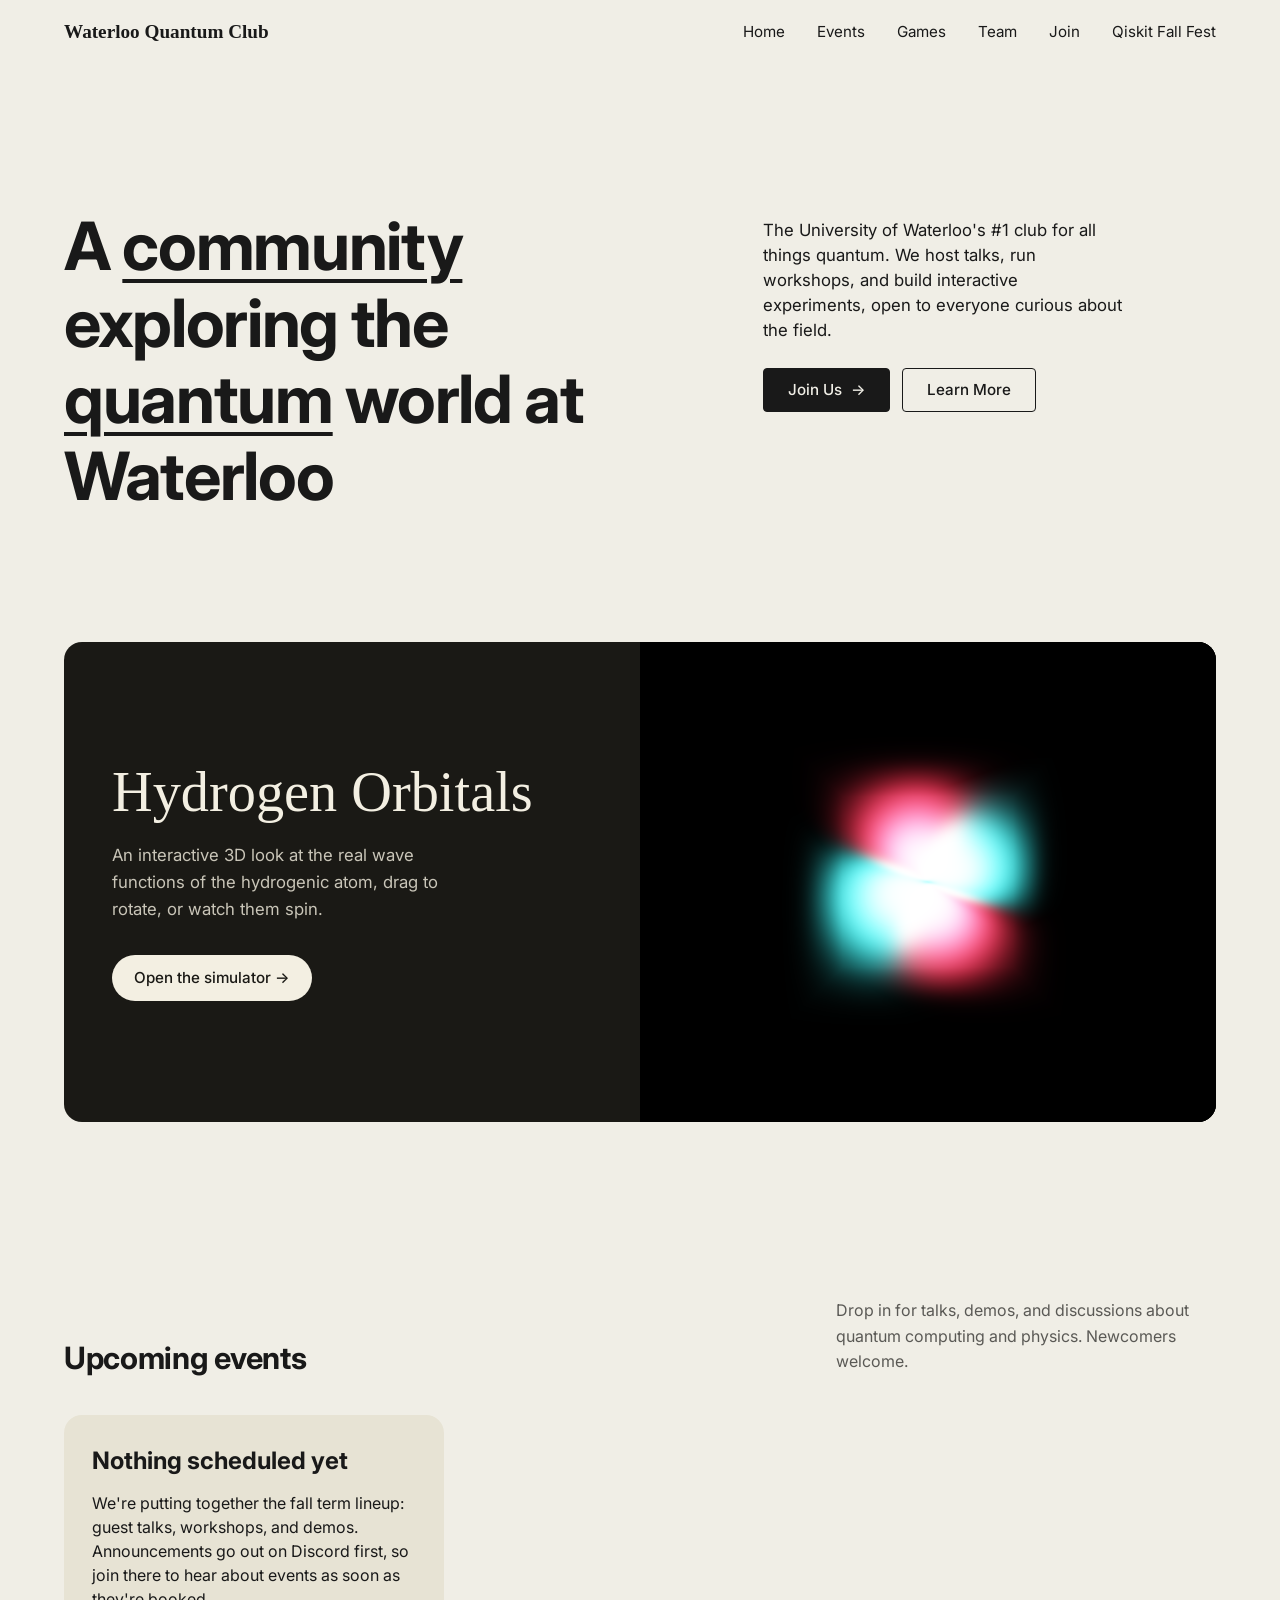
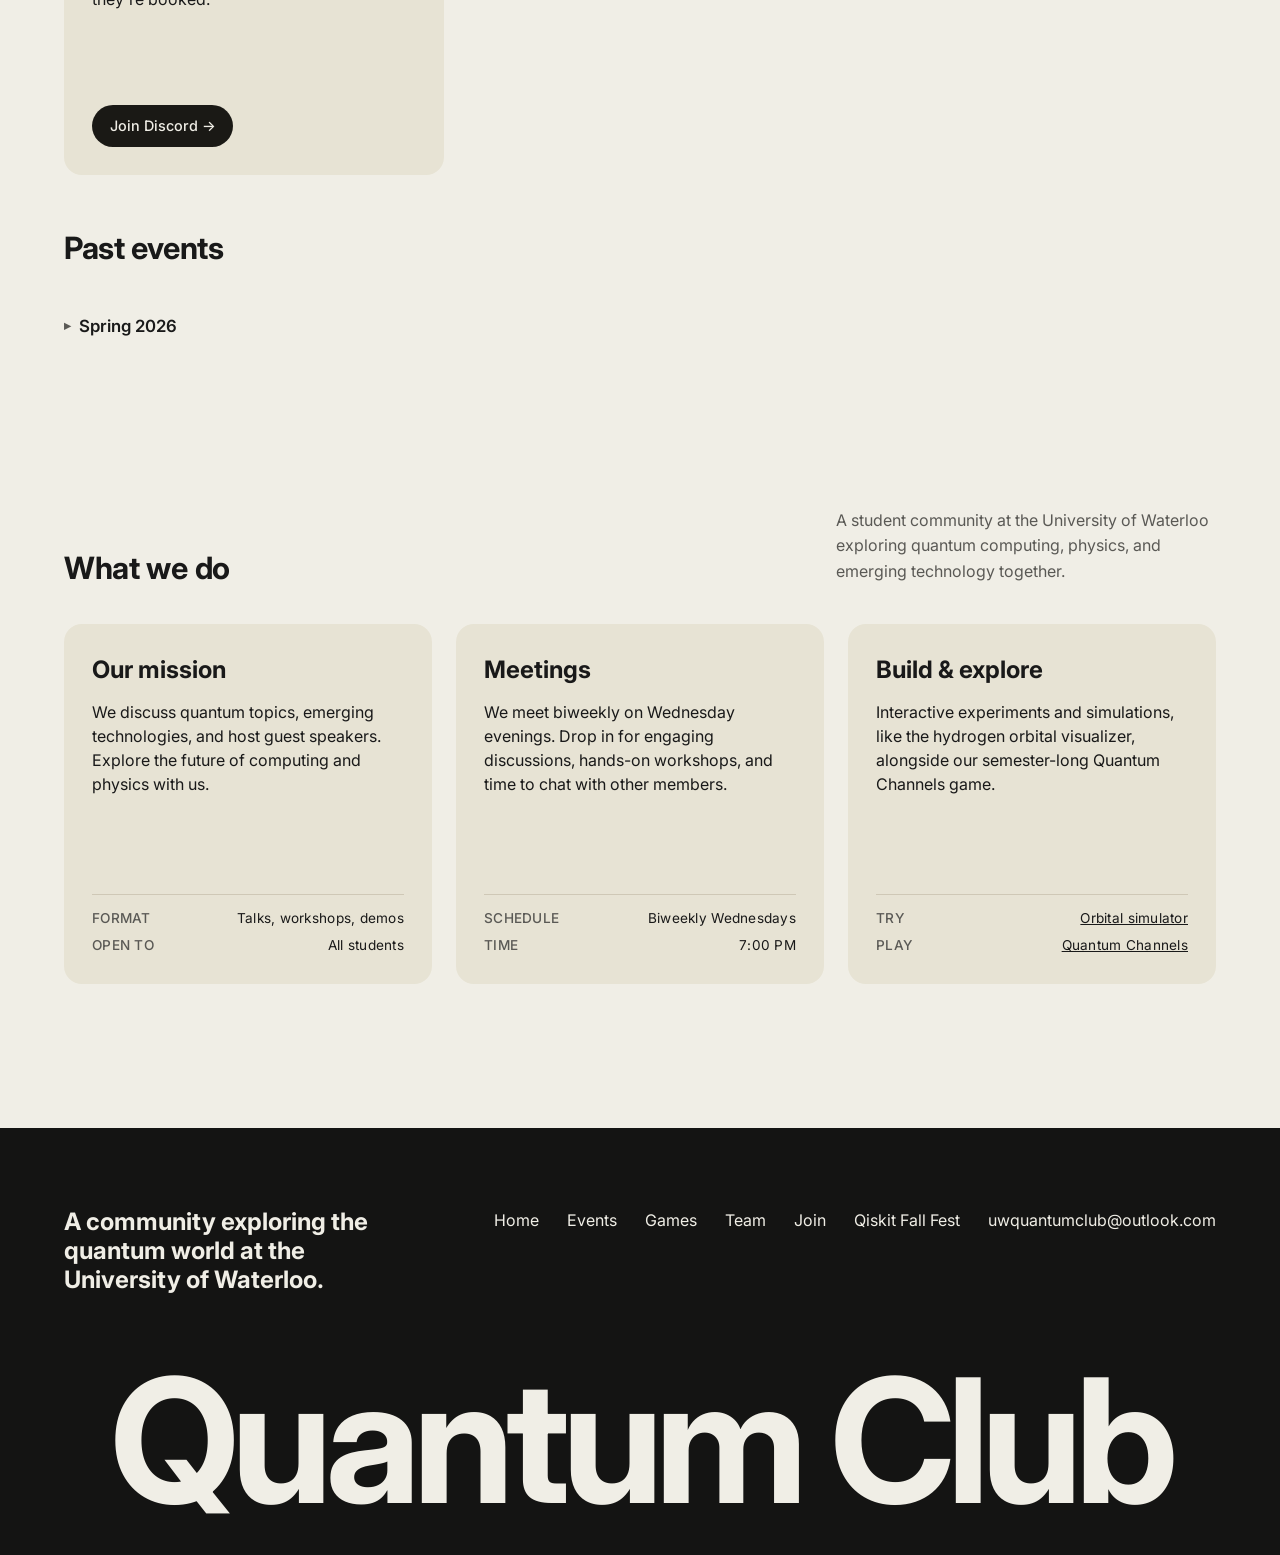
==== index.html @ a01f68ef "Events: collapse past events into a Spring 2026 group The past events all ran in Spring 2026, while " ====
<!DOCTYPE html>
<html lang="en">
<head>
    <meta charset="UTF-8">
    <meta name="viewport" content="width=device-width, initial-scale=1.0">
    <title>Waterloo Quantum Club</title>
    <link rel="icon" type="image/png" href="assets/quantumclublogo-modified.png">
    <link rel="apple-touch-icon" href="assets/quantumclublogo-modified.png">
    <meta name="description" content="The University of Waterloo's #1 club for all things quantum.">
    <link rel="preconnect" href="https://fonts.googleapis.com">
    <link rel="preconnect" href="https://fonts.gstatic.com" crossorigin>
    <link href="https://fonts.googleapis.com/css2?family=Playfair+Display:ital,wght@1,600;1,700&family=Georgia:wght@400;700&family=Inter:wght@300;400;500;600&display=swap" rel="stylesheet">
    <link rel="stylesheet" href="styles/style.css">
</head>
<body>
    <nav class="navbar">
      <site-navbar></site-navbar>
    </nav>

    <header class="hero-anth" id="home">
        <h1 class="hero-headline scroll-reveal">
            A <a href="#about" class="ul">community</a> exploring the<br>
            <a href="orbitals.html" class="ul">quantum</a> world at Waterloo
        </h1>
        <div class="hero-summary scroll-reveal">
            <p>
                The University of Waterloo's #1 club for all things quantum. We host talks, run workshops, and build interactive experiments, open to everyone curious about the field.
            </p>
            <div class="hero-actions">
                <a href="https://discord.gg/uFwvsk52T" target="_blank" rel="noopener noreferrer" class="hero-btn primary">
                    Join Us <span aria-hidden="true">→</span>
                </a>
                <a href="#about" class="hero-btn outline">Learn More</a>
            </div>
        </div>
    </header>

    <section class="feature-panel scroll-reveal" aria-labelledby="featTitle">
        <div class="feature-panel-content">
            <h2 id="featTitle" class="feature-panel-title">Hydrogen Orbitals</h2>
            <p class="feature-panel-sub">An interactive 3D look at the real wave functions of the hydrogenic atom, drag to rotate, or watch them spin.</p>
            <a href="orbitals.html" class="feature-panel-cta">Open the simulator →</a>
        </div>
        <div class="feature-panel-visual">
            <canvas
                data-orbital="3d_yz"
                data-spin="0.35"
                data-zoom="0.65"
                data-brightness="1.6"
                data-bg="000000"></canvas>
        </div>
    </section>

    <section id="events" class="anth-section scroll-reveal">
        <div class="anth-section-head">
            <h2 class="anth-section-title">Upcoming events</h2>
            <p class="anth-section-sub">Drop in for talks, demos, and discussions about quantum computing and physics. Newcomers welcome.</p>
        </div>
        <div class="anth-card-grid" style="grid-template-columns: repeat(auto-fit, minmax(300px, 380px));">
            <article class="anth-card">
                <h3>Nothing scheduled yet</h3>
                <p>We're putting together the fall term lineup: guest talks, workshops, and demos. Announcements go out on Discord first, so join there to hear about events as soon as they're booked.</p>
                <a href="https://discord.gg/uFwvsk52T" target="_blank" rel="noopener noreferrer" class="card-btn">Join Discord →</a>
            </article>
        </div>

        <div class="anth-section-head" style="margin-top: 3.5rem;">
            <h2 class="anth-section-title">Past events</h2>
        </div>

        <details class="term-group">
            <summary>Spring 2026</summary>
            <div class="anth-card-grid" style="grid-template-columns: repeat(auto-fit, minmax(300px, 380px));">
                <article class="anth-card past-event">
                    <img src="assets/ucsd-logo.png" alt="UC San Diego logo" class="event-logo">
                    <h3>Guest Talk with Dr. Keming Chen</h3>
                    <p>Guest talk with Dr. Keming Chen from the University of California, San Diego.</p>
                    <dl class="meta">
                        <dt>Date</dt><dd>June 11, 2026</dd>
                        <dt>Time</dt><dd>7:00 PM EST</dd>
                        <dt>Speaker</dt><dd><a href="https://www.eddykemingchen.net/" target="_blank" rel="noopener noreferrer" style="color:inherit;text-decoration:underline;">Dr. Keming Chen</a></dd>
                        <dt>Location</dt><dd>STC 0060 &amp; Teams</dd>
                    </dl>
                </article>
                <article class="anth-card past-event">
                    <img src="assets/ibm-logo.png" alt="IBM logo" class="event-logo">
                    <h3>Path to Quantum Advantage</h3>
                    <p>Guest talk with Sean Wagner from IBM on the path to quantum advantage: where the field is today and what still needs to happen for quantum computers to outperform classical ones on useful problems.</p>
                    <dl class="meta">
                        <dt>Date</dt><dd>June 2, 2026</dd>
                        <dt>Time</dt><dd>6:00 PM EST</dd>
                        <dt>Speaker</dt><dd><a href="https://www.linkedin.com/in/seanjwagner/" target="_blank" rel="noopener noreferrer" style="color:inherit;text-decoration:underline;">Sean Wagner</a></dd>
                        <dt>Location</dt><dd>See Discord</dd>
                    </dl>
                </article>
                <article class="anth-card past-event">
                    <h3>First Meeting of Spring 2026</h3>
                    <p>Kick off the term with us, meet the executive team, hear what's on the calendar this semester, and find out about upcoming workshops and guest talks.</p>
                    <dl class="meta">
                        <dt>Date</dt><dd>May 20, 2026</dd>
                        <dt>Day</dt><dd>Wednesday</dd>
                        <dt>Location</dt><dd>See Discord</dd>
                    </dl>
                </article>
            </div>
        </details>

    </section>

    <section id="about" class="anth-section scroll-reveal">
        <div class="anth-section-head">
            <h2 class="anth-section-title">What we do</h2>
            <p class="anth-section-sub">A student community at the University of Waterloo exploring quantum computing, physics, and emerging technology together.</p>
        </div>
        <div class="anth-card-grid">
            <article class="anth-card">
                <h3>Our mission</h3>
                <p>We discuss quantum topics, emerging technologies, and host guest speakers. Explore the future of computing and physics with us.</p>
                <dl class="meta">
                    <dt>Format</dt><dd>Talks, workshops, demos</dd>
                    <dt>Open to</dt><dd>All students</dd>
                </dl>
            </article>
            <article class="anth-card">
                <h3>Meetings</h3>
                <p>We meet biweekly on Wednesday evenings. Drop in for engaging discussions, hands-on workshops, and time to chat with other members.</p>
                <dl class="meta">
                    <dt>Schedule</dt><dd>Biweekly Wednesdays</dd>
                    <dt>Time</dt><dd>7:00 PM</dd>
                </dl>
            </article>
            <article class="anth-card">
                <h3>Build & explore</h3>
                <p>Interactive experiments and simulations, like the hydrogen orbital visualizer, alongside our semester-long Quantum Channels game.</p>
                <dl class="meta">
                    <dt>Try</dt><dd><a href="orbitals.html" style="color:inherit;text-decoration:underline;">Orbital simulator</a></dd>
                    <dt>Play</dt><dd><a href="game.html" style="color:inherit;text-decoration:underline;">Quantum Channels</a></dd>
                </dl>
            </article>
        </div>
    </section>



    <footer class="site-footer">
      <site-footer></site-footer>
    </footer>

    <script src="scripts/site-components.js"></script>

    <script src="scripts/script.js"></script>
    <script src="scripts/orbitals.js"></script>
</body>
</html>
---- styles/style.css ----
@font-face {
    font-family: 'Anthropic Serif';
    src: url('https://cdn.prod.website-files.com/67ce28cfec624e2b733f8a52/69971a1551eb6cda0d656e8a_AnthropicSerif-Roman-Web.woff2') format('woff2');
    font-weight: 300 800;
    font-style: normal;
    font-display: swap;
}
@font-face {
    font-family: 'Anthropic Serif';
    src: url('https://cdn.prod.website-files.com/67ce28cfec624e2b733f8a52/69971a15a9fb8c1107a3570e_AnthropicSerif-Italic-Web.woff2') format('woff2');
    font-weight: 300 800;
    font-style: italic;
    font-display: swap;
}
@font-face {
    font-family: 'Anthropic Sans';
    src: url('https://cdn.prod.website-files.com/67ce28cfec624e2b733f8a52/69971a00a3295036497e1a28_AnthropicSans-Roman-Web.woff2') format('woff2');
    font-weight: 300 800;
    font-style: normal;
    font-display: swap;
}
@font-face {
    font-family: 'Anthropic Sans';
    src: url('https://cdn.prod.website-files.com/67ce28cfec624e2b733f8a52/69971a016067bf14b9b8f48d_AnthropicSans-Italic-Web.woff2') format('woff2');
    font-weight: 300 800;
    font-style: italic;
    font-display: swap;
}

:root {
    --bg-color: #f0eee6;
    --nav-bg: #f0eee6;
    --panel-bg: #1a1915;
    --text-primary: #191919;
    --text-secondary: #5a5955;
    --border-color: #d9d6cb;
    --transition: all 0.3s ease;
}

* {
    margin: 0;
    padding: 0;
    box-sizing: border-box;
}

html {
    scroll-behavior: smooth;
}

body {
    font-family: 'Anthropic Sans', 'Inter', sans-serif;
    background-color: var(--bg-color);
    color: var(--text-primary);
    line-height: 1.6;
    overflow-x: hidden;
}

.container {
    max-width: 1000px;
    margin: 0 auto;
    padding: 0 2rem;
}

/* Typography */
h1, h2, h3 {
    font-family: 'Anthropic Serif', 'Georgia', serif;
    font-weight: 400;
    line-height: 1.2;
    color: var(--text-primary);
}

.logo-text {
    font-family: 'Anthropic Serif', 'Georgia', serif;
    font-style: normal;
    font-weight: 700;
    line-height: 1.2;
    color: var(--text-primary);
}

.highlight-quantum {
    font-family: 'Anthropic Serif', serif;
    font-style: italic;
    font-weight: 600;
}

.section-title {
    text-align: center;
    font-size: 2rem;
    margin-bottom: 3rem;
    position: relative;
    display: inline-block;
    left: 50%;
    transform: translateX(-50%);
}

.section-title::after {
    content: '';
    position: absolute;
    bottom: -10px;
    left: 50%;
    transform: translateX(-50%);
    width: 40px;
    height: 1px;
    background-color: var(--text-primary);
}

/* Navbar */
.navbar {
    position: fixed;
    top: 0;
    left: 0;
    width: 100%;
    padding: 1rem max(5%, calc((100% - 1260px) / 2));
    display: flex;
    justify-content: space-between;
    align-items: center;
    background: var(--nav-bg);
    z-index: 1000;
    border-bottom: 1px solid var(--border-color);
    transition: var(--transition);
}

.logo {
    display: flex;
    align-items: center;
    gap: 0.5rem;
    font-size: 1.2rem;
    text-decoration: none;
    color: var(--text-primary);
}


.nav-links {
    display: flex;
    list-style: none;
    gap: 2rem;
}

.nav-links a {
    text-decoration: none;
    color: var(--text-primary);
    font-weight: 400;
    font-size: 0.95rem;
    transition: var(--transition);
    text-underline-offset: 0.25em;
    text-decoration-thickness: 1px;
}

.nav-links a:hover {
    text-decoration: underline;
}


.hamburger {
    display: none;
    cursor: pointer;
}

.bar {
    display: block;
    width: 25px;
    height: 1px;
    margin: 6px auto;
    background-color: var(--text-primary);
    transition: all 0.3s ease-in-out;
}

/* Hero Section */
.hero {
    min-height: 90vh;
    display: flex;
    align-items: center;
    justify-content: space-between;
    padding: 8rem 5% 4rem;
    gap: 4rem;
}

.hero-content {
    flex: 1;
    max-width: 500px;
}

.hero-title {
    font-size: 3.5rem;
    margin-bottom: 1.5rem;
}

.hero-tagline {
    font-size: 1.1rem;
    color: var(--text-secondary);
    margin-bottom: 2.5rem;
    font-weight: 300;
}

.cta-btn {
    display: inline-block;
    padding: 0.8rem 2rem;
    font-size: 0.95rem;
    font-weight: 500;
    border-radius: 4px;
    text-decoration: none;
    transition: var(--transition);
    cursor: pointer;
    border: 1px solid var(--text-primary);
}

.cta-btn.primary-btn, .hero .cta-btn {
    background-color: var(--text-primary);
    color: var(--bg-color);
}

.cta-btn.primary-btn:hover, .hero .cta-btn:hover {
    background-color: transparent;
    color: var(--text-primary);
}

.cta-btn.secondary-btn {
    background-color: transparent;
    color: var(--text-primary);
}
.cta-btn.secondary-btn:hover {
    background-color: var(--text-primary);
    color: var(--bg-color);
}
.cta-btn:disabled {
    opacity: 0.5;
    cursor: not-allowed;
}

.hero-visual {
    flex: 1;
    display: flex;
    justify-content: center;
    align-items: center;
}

.hero-image {
    max-width: 100%;
    height: auto;
    border-radius: 8px;
    border: 1px solid var(--border-color);
}

.hero-orbital {
    display: block;
    width: 100%;
    max-width: 420px;
    aspect-ratio: 1 / 1;
    border-radius: 16px;
    overflow: hidden;
    background: var(--bg-color);
    transition: transform 0.3s ease;
}
.hero-orbital:hover { transform: scale(1.02); }
.hero-orbital canvas { width: 100%; height: 100%; display: block; }

/* About Section */
.about-section {
    padding: 6rem 0;
    border-top: 1px solid var(--border-color);
}

.about-grid, .hiring-grid {
    display: grid;
    grid-template-columns: repeat(auto-fit, minmax(300px, 1fr));
    gap: 3rem;
    margin-top: 4rem;
}

.about-card, .hiring-card {
    background: transparent;
    padding: 1rem;
    text-align: left;
}

.icon {
    margin-bottom: 1rem;
}

.about-card h3, .hiring-card h3 {
    font-size: 1.25rem;
    margin-bottom: 1rem;
    font-family: 'Anthropic Sans', 'Inter', sans-serif;
    font-weight: 500;
}

.about-card p, .hiring-card p {
    color: var(--text-secondary);
    font-size: 0.95rem;
}

/* Hiring Section */
.hiring-section {
    padding: 6rem 0;
    border-top: 1px solid var(--border-color);
}

.hiring-intro {
    text-align: center;
    max-width: 700px;
    margin: 0 auto;
    color: var(--text-secondary);
}

.hiring-cta {
    text-align: center;
    margin-top: 3rem;
}

/* Team Section */
.team-section {
    padding: 6rem 0;
    border-top: 1px solid var(--border-color);
}

.team-grid {
    display: grid;
    grid-template-columns: repeat(auto-fit, minmax(200px, 1fr));
    gap: 2rem;
    margin-top: 4rem;
}

.team-card {
    background: transparent;
    text-align: center;
}

.avatar-img {
    width: 120px;
    height: 120px;
    margin: 0 auto 1.5rem;
    border-radius: 50%;
    object-fit: cover;
    display: block;
    border: 1px solid var(--border-color);
}

.animated-atom {
    display: flex;
    justify-content: center;
    align-items: center;
    background: transparent;
    border: none;
}

.animated-atom svg {
    width: 350px;
    height: 350px;
    opacity: 0.8;
}

.orbit-1 { transform: rotate(0deg); transform-origin: 50px 50px; }
.orbit-2 { transform: rotate(60deg); transform-origin: 50px 50px; }
.orbit-3 { transform: rotate(120deg); transform-origin: 50px 50px; }

.team-card h3 {
    font-size: 1.1rem;
    margin-bottom: 0.25rem;
    font-family: 'Anthropic Sans', 'Inter', sans-serif;
    font-weight: 500;
}

.role {
    color: var(--text-secondary);
    font-weight: 400;
    font-size: 0.85rem;
    text-transform: uppercase;
    letter-spacing: 0.5px;
}

/* Game Section */
.game-section {
    padding: 6rem 0 8rem;
    border-top: 1px solid var(--border-color);
}

.game-intro {
    text-align: center;
    max-width: 800px;
    margin: 0 auto 3rem;
    color: var(--text-secondary);
}

.game-panel {
    background: var(--bg-color);
    border: 1px solid var(--border-color);
    border-radius: 8px;
    padding: 2rem;
    max-width: 800px;
    margin: 0 auto;
}

.hidden {
    display: none !important;
}

#game-auth {
    text-align: center;
    max-width: 400px;
}

.auth-tabs {
    display: flex;
    justify-content: center;
    margin-bottom: 1.5rem;
    border-bottom: 2px solid var(--border-color);
}

.auth-tab {
    background: none;
    border: none;
    padding: 0.5rem 1.5rem;
    font-size: 1.1rem;
    font-family: 'Anthropic Serif', 'Georgia', serif;
    cursor: pointer;
    color: var(--text-secondary);
    transition: var(--transition);
}

.auth-tab.active {
    color: var(--text-primary);
    font-weight: 600;
    border-bottom: 2px solid var(--text-primary);
    margin-bottom: -2px;
}

.auth-message {
    margin-top: 1rem;
    font-size: 0.9rem;
}

.auth-message.error {
    color: #c0392b;
}

.password-hint {
    font-size: 0.8rem;
    color: var(--text-secondary);
    margin-bottom: 1rem;
    text-align: left;
}

.forgot-password-row {
    margin-top: 0.75rem;
    font-size: 0.9rem;
    text-align: center;
}

.forgot-password-row a {
    color: var(--text-secondary);
    text-decoration: underline;
}

.forgot-password-row a:hover {
    color: inherit;
}

.opponent-info {
    font-size: 1.1rem;
    color: var(--text-secondary);
    margin-top: 0.5rem;
}

.game-input {
    width: 100%;
    padding: 0.8rem;
    margin: 1.5rem 0;
    border: 1px solid var(--border-color);
    background: transparent;
    border-radius: 4px;
    font-family: 'Anthropic Sans', 'Inter', sans-serif;
    font-size: 1rem;
    outline: none;
}
.game-input:focus {
    border-color: var(--text-primary);
}

.dashboard-header {
    display: flex;
    justify-content: space-between;
    align-items: center;
    margin-bottom: 2rem;
    padding-bottom: 1rem;
    border-bottom: 1px solid var(--border-color);
}

.game-columns {
    display: flex;
    gap: 3rem;
}

.game-board {
    flex: 2;
}

.game-leaderboard {
    flex: 1;
    border-left: 1px solid var(--border-color);
    padding-left: 2rem;
}

.points-tracker {
    margin: 1rem 0 2rem;
    font-size: 1.1rem;
    font-weight: 500;
}

.points-counter {
    color: var(--text-primary);
    font-family: 'Anthropic Serif', 'Georgia', serif;
    font-size: 1.2rem;
}

.channels-grid {
    display: grid;
    grid-template-columns: repeat(2, 1fr);
    gap: 1rem;
    margin-bottom: 2rem;
}

.channel-input-group {
    display: flex;
    align-items: center;
    justify-content: space-between;
    background: rgba(0,0,0,0.02);
    padding: 0.5rem 1rem;
    border-radius: 4px;
    border: 1px solid var(--border-color);
}

.channel-input-group label {
    font-size: 0.9rem;
    font-weight: 500;
}

.channel-input-group input {
    width: 60px;
    padding: 0.3rem;
    text-align: center;
    border: 1px solid var(--border-color);
    border-radius: 4px;
    background: #e9e8e1;
}

.message {
    margin-top: 1rem;
    font-weight: 500;
    color: var(--text-secondary);
}

#leaderboard-list {
    list-style: none;
    margin-top: 1rem;
}

#leaderboard-list li {
    display: flex;
    justify-content: space-between;
    padding: 0.5rem 0;
    border-bottom: 1px dashed var(--border-color);
    font-size: 0.9rem;
}

/* Animations */
.scroll-reveal {
    opacity: 0;
    transform: translateY(30px);
    transition: all 0.8s ease-out;
}
.scroll-reveal.active {
    opacity: 1;
    transform: translateY(0);
}

/* Responsive Design */
@media (max-width: 992px) {
    .hero {
        flex-direction: column;
        text-align: left;
        padding-top: 8rem;
    }
}

@media (max-width: 768px) {
    .hamburger {
        display: block;
    }

    .hamburger.active .bar:nth-child(2) {
        opacity: 0;
    }

    .hamburger.active .bar:nth-child(1) {
        transform: translateY(7px) rotate(45deg);
    }

    .hamburger.active .bar:nth-child(3) {
        transform: translateY(-7px) rotate(-45deg);
    }

    .nav-links, .nav-socials {
        position: fixed;
        left: -100%;
        width: 100%;
        background: var(--nav-bg);
        text-align: center;
        transition: 0.3s;
        border-bottom: 1px solid var(--border-color);
    }
    
    .nav-links { top: 70px; padding: 2rem 0 1rem; flex-direction: column; gap: 0;}
    .nav-socials { top: 280px; padding: 1rem 0 2rem; justify-content: center;}

    .nav-links.active, .nav-socials.active {
        left: 0;
    }

    .nav-links li {
        margin: 1rem 0;
    }
    
    .game-columns {
        flex-direction: column;
    }
    
    .game-leaderboard {
        border-left: none;
        border-top: 1px solid var(--border-color);
        padding-left: 0;
        padding-top: 2rem;
    }
    
    .channels-grid {
        grid-template-columns: 1fr;
    }
}

/* ============================================================
   Anthropic-style hero + feature panel
   ============================================================ */

.navbar { border-bottom: none; }

.hero-anth {
    max-width: 1260px;
    width: 90%;
    margin: 0 auto;
    padding: 13rem 0 3rem;
    display: grid;
    grid-template-columns: 1.4fr 1fr;
    gap: 4rem;
    align-items: start;
    min-height: auto;
}

.hero-headline {
    font-family: 'Anthropic Sans', 'Inter', sans-serif;
    font-weight: 700;
    font-style: normal;
    font-size: clamp(2.4rem, 5.2vw, 4.6rem);
    line-height: 1.15;
    letter-spacing: -0.02em;
    color: var(--text-primary);
    margin: 0;
}

.hero-headline .ul {
    color: inherit;
    text-decoration: underline;
    text-decoration-thickness: 0.06em;
    text-underline-offset: 0.14em;
    transition: opacity 0.2s ease;
}
.hero-headline .ul:hover { opacity: 0.65; }

.hero-summary {
    font-family: 'Anthropic Sans', 'Inter', sans-serif;
    font-size: 1.05rem;
    line-height: 1.5;
    color: var(--text-primary);
    max-width: 360px;
    padding-top: 0.6rem;
}

.feature-panel {
    max-width: 1260px;
    width: 90%;
    margin: 5rem auto 6rem;
    background: var(--panel-bg);
    border-radius: 18px;
    overflow: hidden;
    display: grid;
    grid-template-columns: 1fr 1fr;
    min-height: 480px;
    color: #f0eee6;
}

.feature-panel-content {
    padding: 3.5rem 3rem;
    display: flex;
    flex-direction: column;
    justify-content: center;
    gap: 1.25rem;
}

.feature-panel-title {
    font-family: 'Anthropic Serif', Georgia, serif;
    font-weight: 400;
    font-size: clamp(2.4rem, 4.4vw, 3.8rem);
    line-height: 1.05;
    color: #f3efe2;
    margin: 0;
}

.feature-panel-sub {
    font-family: 'Anthropic Sans', 'Inter', sans-serif;
    color: #c9c5b8;
    font-size: 1.05rem;
    max-width: 360px;
}

.feature-panel-cta {
    align-self: flex-start;
    margin-top: 0.75rem;
    background: #f3efe2;
    color: #1a1915;
    padding: 0.7rem 1.4rem;
    border-radius: 999px;
    text-decoration: none;
    font-weight: 500;
    font-size: 0.95rem;
    transition: opacity 0.2s ease;
}
.feature-panel-cta:hover { opacity: 0.85; }

.feature-panel-visual {
    position: relative;
    background: #000;
    overflow: hidden;
}
.feature-panel-visual canvas {
    width: 100%;
    height: 100%;
    display: block;
}

@media (max-width: 900px) {
    .hero-anth {
        grid-template-columns: 1fr;
        gap: 1.5rem;
        padding: 7rem 5% 2rem;
    }
    .feature-panel {
        grid-template-columns: 1fr;
        min-height: 0;
    }
    .feature-panel-visual { aspect-ratio: 1 / 1; }
    .feature-panel-content { padding: 2.5rem 1.75rem; }
}

/* ============================================================
   Anthropic-style cards (used for Events + Hiring)
   ============================================================ */

.anth-section {
    padding: 5rem 5% 5rem;
    border-top: none;
}

.anth-section-head {
    max-width: 1260px;
    margin: 0 auto 2.5rem;
    display: flex;
    justify-content: space-between;
    align-items: end;
    gap: 2rem;
}

.anth-section-title {
    font-family: 'Anthropic Sans', 'Inter', sans-serif;
    font-weight: 700;
    font-size: clamp(1.6rem, 2.4vw, 2.2rem);
    line-height: 1.1;
    letter-spacing: -0.01em;
    color: var(--text-primary);
    margin: 0;
}

.anth-section-sub {
    color: var(--text-secondary);
    font-size: 1rem;
    max-width: 380px;
}

.anth-card-grid {
    max-width: 1260px;
    margin: 0 auto;
    display: grid;
    grid-template-columns: repeat(auto-fit, minmax(300px, 1fr));
    gap: 1.5rem;
}

.anth-card {
    background: #e7e3d4;
    border-radius: 18px;
    padding: 2rem 1.75rem 1.75rem;
    display: flex;
    flex-direction: column;
    gap: 1rem;
    min-height: 360px;
    transition: transform 0.2s ease, background-color 0.2s ease;
}
.anth-card:hover { background: #ddd9c8; }

.anth-card h3 {
    font-family: 'Anthropic Sans', 'Inter', sans-serif;
    font-weight: 700;
    font-size: 1.5rem;
    line-height: 1.15;
    color: var(--text-primary);
    margin: 0;
}

.anth-card p {
    color: var(--text-primary);
    font-size: 1rem;
    line-height: 1.5;
    flex: 1;
    margin: 0;
}

.anth-card .meta {
    border-top: 1px solid #cfc8b6;
    padding-top: 0.85rem;
    display: grid;
    grid-template-columns: 1fr auto;
    gap: 0.3rem 0.75rem;
    font-size: 0.85rem;
    color: var(--text-secondary);
    letter-spacing: 0.02em;
}
.anth-card .meta dt { text-transform: uppercase; font-weight: 500; }
.anth-card .meta dd { text-align: right; color: var(--text-primary); margin: 0; }

.anth-card .card-btn {
    align-self: flex-start;
    background: #1a1915;
    color: #f0eee6;
    padding: 0.6rem 1.1rem;
    border-radius: 999px;
    text-decoration: none;
    font-size: 0.9rem;
    font-weight: 500;
    transition: opacity 0.2s ease;
}
.anth-card .card-btn:hover { opacity: 0.85; }

.anth-card.tall { min-height: 320px; }

.anth-card .event-logo {
    height: 44px;
    width: auto;
    max-width: 120px;
    object-fit: contain;
    object-position: left center;
    margin-bottom: 0.25rem;
}

.anth-card.past-event {
    opacity: 0.55;
    filter: blur(0.4px) saturate(0.85);
    transition: opacity 0.2s ease, filter 0.2s ease;
}
.anth-card.past-event:hover {
    opacity: 0.85;
    filter: none;
}

@media (max-width: 700px) {
    .anth-section-head { flex-direction: column; align-items: flex-start; }
}

.anth-card .card-icon {
    width: 44px;
    height: 44px;
    border-radius: 10px;
    background: #1a1915;
    color: #f0eee6;
    display: flex;
    align-items: center;
    justify-content: center;
    margin-bottom: 0.25rem;
}

/* ============================================================
   Big black footer with wordmark
   ============================================================ */

.site-footer {
    background: #141413;
    color: #f0eee6;
    padding: 5rem 5% 2rem;
    margin-top: 4rem;
    overflow: hidden;
}

.footer-top {
    max-width: 1400px;
    margin: 0 auto 4rem;
    display: flex;
    justify-content: space-between;
    align-items: flex-start;
    gap: 3rem;
    flex-wrap: wrap;
}

.footer-tagline {
    font-family: 'Anthropic Sans', 'Inter', sans-serif;
    font-weight: 700;
    font-size: 1.5rem;
    line-height: 1.2;
    color: #f0eee6;
    max-width: 360px;
    margin: 0;
}

.footer-nav {
    list-style: none;
    padding: 0;
    margin: 0;
    display: flex;
    flex-wrap: wrap;
    gap: 1.75rem;
    align-items: center;
}

.footer-nav a {
    color: #f0eee6;
    text-decoration: none;
    font-family: 'Anthropic Sans', 'Inter', sans-serif;
    font-size: 1rem;
    font-weight: 400;
    text-underline-offset: 0.25em;
    text-decoration-thickness: 1px;
    transition: opacity 0.2s ease;
}
.footer-nav a:hover { text-decoration: underline; }

.footer-wordmark {
    font-family: 'Anthropic Sans', 'Inter', sans-serif;
    font-weight: 700;
    font-size: clamp(2.5rem, 13.5vw, 14rem);
    line-height: 0.95;
    letter-spacing: -0.045em;
    color: #f0eee6;
    text-align: center;
    margin: 0 auto;
    white-space: nowrap;
    max-width: 100%;
}

@media (max-width: 600px) {
    .footer-wordmark { font-size: 16vw; }
}

.hero-summary { display: flex; flex-direction: column; gap: 1.5rem; }
.hero-summary p { margin: 0; }

.hero-actions {
    display: flex;
    gap: 0.75rem;
    flex-wrap: wrap;
}

.hero-btn {
    display: inline-flex;
    align-items: center;
    gap: 0.6rem;
    padding: 0.85rem 1.5rem;
    font-family: 'Anthropic Sans', 'Inter', sans-serif;
    font-size: 0.95rem;
    font-weight: 500;
    text-decoration: none;
    border-radius: 4px;
    transition: all 0.2s ease;
    border: 1px solid var(--text-primary);
    line-height: 1;
}

.hero-btn.primary {
    background: var(--text-primary);
    color: var(--bg-color);
}
.hero-btn.primary:hover {
    background: transparent;
    color: var(--text-primary);
}

.hero-btn.outline {
    background: transparent;
    color: var(--text-primary);
}
.hero-btn.outline:hover {
    background: var(--text-primary);
    color: var(--bg-color);
}

/* ============================================================
   Shared page layout (Team, Games, etc.) — mirrors homepage feel
   ============================================================ */

.page-hero {
    max-width: 1260px;
    width: 90%;
    margin: 0 auto;
    padding: 11rem 0 2.5rem;
}

.page-hero-title {
    font-family: 'Anthropic Sans', 'Inter', sans-serif;
    font-weight: 700;
    font-size: clamp(2.4rem, 5vw, 4rem);
    line-height: 1.15;
    letter-spacing: -0.02em;
    color: var(--text-primary);
    margin: 0;
}

.page-hero-sub {
    color: var(--text-primary);
    font-size: 1.05rem;
    line-height: 1.5;
    max-width: 620px;
    margin: 1.25rem 0 0;
}

.page-hero-rule {
    color: var(--text-secondary);
    font-size: 0.95rem;
    margin: 0.6rem 0 0;
}

.page-section {
    max-width: 1260px;
    width: 90%;
    margin: 0 auto;
    padding: 2rem 0 6rem;
}

/* Team cards — full-bleed photo on top, info below */
.team-card-grid {
    max-width: 1260px;
    margin: 0 auto;
    display: grid;
    grid-template-columns: repeat(auto-fit, minmax(260px, 1fr));
    gap: 1.5rem;
}

.team-card {
    background: #e7e3d4;
    border-radius: 18px;
    overflow: hidden;
    display: flex;
    flex-direction: column;
    transition: background-color 0.2s ease, transform 0.2s ease;
}
.team-card:hover {
    background: #ddd9c8;
    transform: translateY(-2px);
}

.team-card-photo {
    width: 100%;
    aspect-ratio: 1 / 1;
    object-fit: cover;
    display: block;
}

.team-card-body {
    padding: 1.25rem 1.5rem 1.5rem;
    display: flex;
    flex-direction: column;
    gap: 0.35rem;
}

.team-card-body h3 {
    font-family: 'Anthropic Sans', 'Inter', sans-serif;
    font-weight: 700;
    font-size: 1.25rem;
    line-height: 1.2;
    color: var(--text-primary);
    margin: 0;
}

.team-card-role {
    color: var(--text-secondary);
    font-size: 0.95rem;
    margin: 0;
}

.team-card-socials {
    margin-top: 0.6rem;
    display: flex;
    gap: 0.85rem;
}

.team-card-socials a {
    color: var(--text-secondary);
    display: inline-flex;
    align-items: center;
    transition: color 0.2s ease;
}

.team-card-socials a:hover {
    color: var(--text-primary);
}

/* Game cards (game page) */
.game-status {
    text-align: center;
    margin-bottom: 1.5rem;
    font-weight: 600;
    color: var(--text-primary);
}

.game-card {
    background: #f5f4ed;
    border: 1px solid var(--border-color);
    border-radius: 16px;
    padding: 2rem;
    max-width: 880px;
    margin: 0 auto;
}

.game-card-title {
    font-family: 'Anthropic Serif', 'Georgia', serif;
    font-weight: 400;
    font-size: 1.5rem;
    margin: 0 0 1.2rem;
    color: var(--text-primary);
}

.game-subheading {
    font-family: 'Anthropic Sans', 'Inter', sans-serif;
    font-weight: 600;
    font-size: 0.8rem;
    letter-spacing: 0.06em;
    text-transform: uppercase;
    color: var(--text-secondary);
    margin: 0 0 1rem;
}

.game-input {
    width: 100%;
    padding: 0.75rem 0.9rem;
    margin-bottom: 0.75rem;
    border: 1px solid var(--border-color);
    border-radius: 8px;
    background: #e9e8e1;
    font-family: 'Anthropic Sans', 'Inter', sans-serif;
    font-size: 0.95rem;
    color: var(--text-primary);
}

.game-input:focus {
    outline: none;
    border-color: var(--text-primary);
}

.password-hint {
    color: var(--text-secondary);
    font-size: 0.8rem;
    margin: 0 0 0.85rem;
}

.auth-tabs {
    display: flex;
    gap: 1.5rem;
    margin-bottom: 1.5rem;
    border-bottom: 1px solid var(--border-color);
}

.auth-tab {
    background: none;
    border: none;
    padding: 0.6rem 0;
    cursor: pointer;
    font-family: 'Anthropic Sans', 'Inter', sans-serif;
    font-size: 0.95rem;
    color: var(--text-secondary);
    border-bottom: 2px solid transparent;
    transition: color 0.2s ease, border-color 0.2s ease;
}

.auth-tab.active {
    color: var(--text-primary);
    border-bottom-color: var(--text-primary);
}

.dashboard-header {
    display: flex;
    justify-content: space-between;
    align-items: flex-start;
    gap: 1.5rem;
    margin-bottom: 1.5rem;
    flex-wrap: wrap;
}

.opponent-info {
    color: var(--text-secondary);
    font-size: 0.95rem;
    margin: 0.3rem 0 0;
}

.game-columns {
    display: grid;
    grid-template-columns: 1.4fr 1fr;
    gap: 2rem;
    margin-top: 1rem;
}

@media (max-width: 820px) {
    .game-columns { grid-template-columns: 1fr; }
}

.points-tracker {
    display: flex;
    justify-content: space-between;
    align-items: center;
    background: #e9e8e1;
    border: 1px solid var(--border-color);
    border-radius: 10px;
    padding: 0.7rem 1rem;
    margin-bottom: 1rem;
    font-size: 0.95rem;
}

.points-counter {
    font-weight: 700;
    color: var(--text-primary);
}

.lockout-note {
    background: #e9e8e1;
    border: 1px solid var(--border-color);
    border-radius: 10px;
    padding: 1rem;
    color: var(--text-secondary);
    margin-bottom: 1rem;
    font-size: 0.95rem;
}

#leaderboard-list {
    list-style: none;
    padding: 0;
    margin: 0;
    display: flex;
    flex-direction: column;
    gap: 0.4rem;
}

#leaderboard-list li {
    background: #e9e8e1;
    border: 1px solid var(--border-color);
    border-radius: 8px;
    padding: 0.6rem 0.9rem;
    display: flex;
    justify-content: space-between;
    font-size: 0.92rem;
    color: var(--text-primary);
}

.message {
    margin-top: 1rem;
    padding: 0.7rem 1rem;
    border-radius: 8px;
    background: #e9e8e1;
    border: 1px solid var(--border-color);
    font-size: 0.92rem;
}

.auth-message.error {
    color: #a8324a;
    margin-top: 0.5rem;
    font-size: 0.88rem;
}

/* Debug panel (game page) — UI-only preview, never affects server-side scoring */
.debug-panel {
    position: fixed;
    bottom: 0; left: 0; width: 100%;
    background: rgba(20, 20, 18, 0.95);
    color: #f0eee6;
    padding: 0.65rem 1rem;
    z-index: 9999;
    font-family: 'Anthropic Sans', 'Inter', sans-serif;
    font-size: 0.82rem;
    border-top: 1px solid rgba(255,255,255,0.1);
}
.debug-row {
    display: flex;
    align-items: center;
    gap: 0.6rem;
    flex-wrap: wrap;
    justify-content: center;
}
.debug-row + .debug-row { margin-top: 0.4rem; }
.debug-row strong {
    background: #f3c97a;
    color: #1a1a18;
    padding: 0.12rem 0.45rem;
    border-radius: 4px;
    font-size: 0.7rem;
    letter-spacing: 0.06em;
}
.debug-status {
    font-variant-numeric: tabular-nums;
    color: rgba(245, 241, 227, 0.85);
}
.debug-label {
    display: inline-flex;
    align-items: center;
    gap: 0.45rem;
    color: rgba(245, 241, 227, 0.8);
}
.debug-panel input[type="datetime-local"] {
    background: rgba(255,255,255,0.06);
    border: 1px solid rgba(255,255,255,0.15);
    color: #f0eee6;
    border-radius: 6px;
    padding: 0.3rem 0.5rem;
    font-family: inherit;
    font-size: 0.82rem;
    color-scheme: dark;
}
.debug-btn {
    padding: 0.32rem 0.75rem;
    border: 1px solid rgba(255,255,255,0.2);
    background: transparent;
    color: #f0eee6;
    border-radius: 6px;
    cursor: pointer;
    font-size: 0.78rem;
    font-family: inherit;
    transition: background 0.15s ease;
}
.debug-btn:hover { background: rgba(255,255,255,0.1); }
.debug-close {
    margin-left: auto;
    font-size: 1.1rem;
    line-height: 1;
    padding: 0.05rem 0.5rem;
}

/* Collapsible term group in the Past events section */
.term-group {
    max-width: 1260px;
    margin: 0 auto;
}

.term-group > summary {
    font-family: 'Anthropic Sans', 'Inter', sans-serif;
    font-size: 1.05rem;
    font-weight: 600;
    color: var(--text-primary);
    list-style: none;
    cursor: pointer;
    display: inline-flex;
    align-items: center;
    gap: 0.5rem;
    padding: 0.5rem 0;
    transition: var(--transition);
}

.term-group > summary::-webkit-details-marker { display: none; }

/* Caret, rotates when the group is open */
.term-group > summary::before {
    content: "\25B8";
    font-size: 0.8em;
    color: var(--text-secondary);
    transition: transform 0.2s ease;
}

.term-group[open] > summary::before { transform: rotate(90deg); }

.term-group > summary:hover { opacity: 0.7; }

.term-group > .anth-card-grid { margin-top: 1.5rem; }
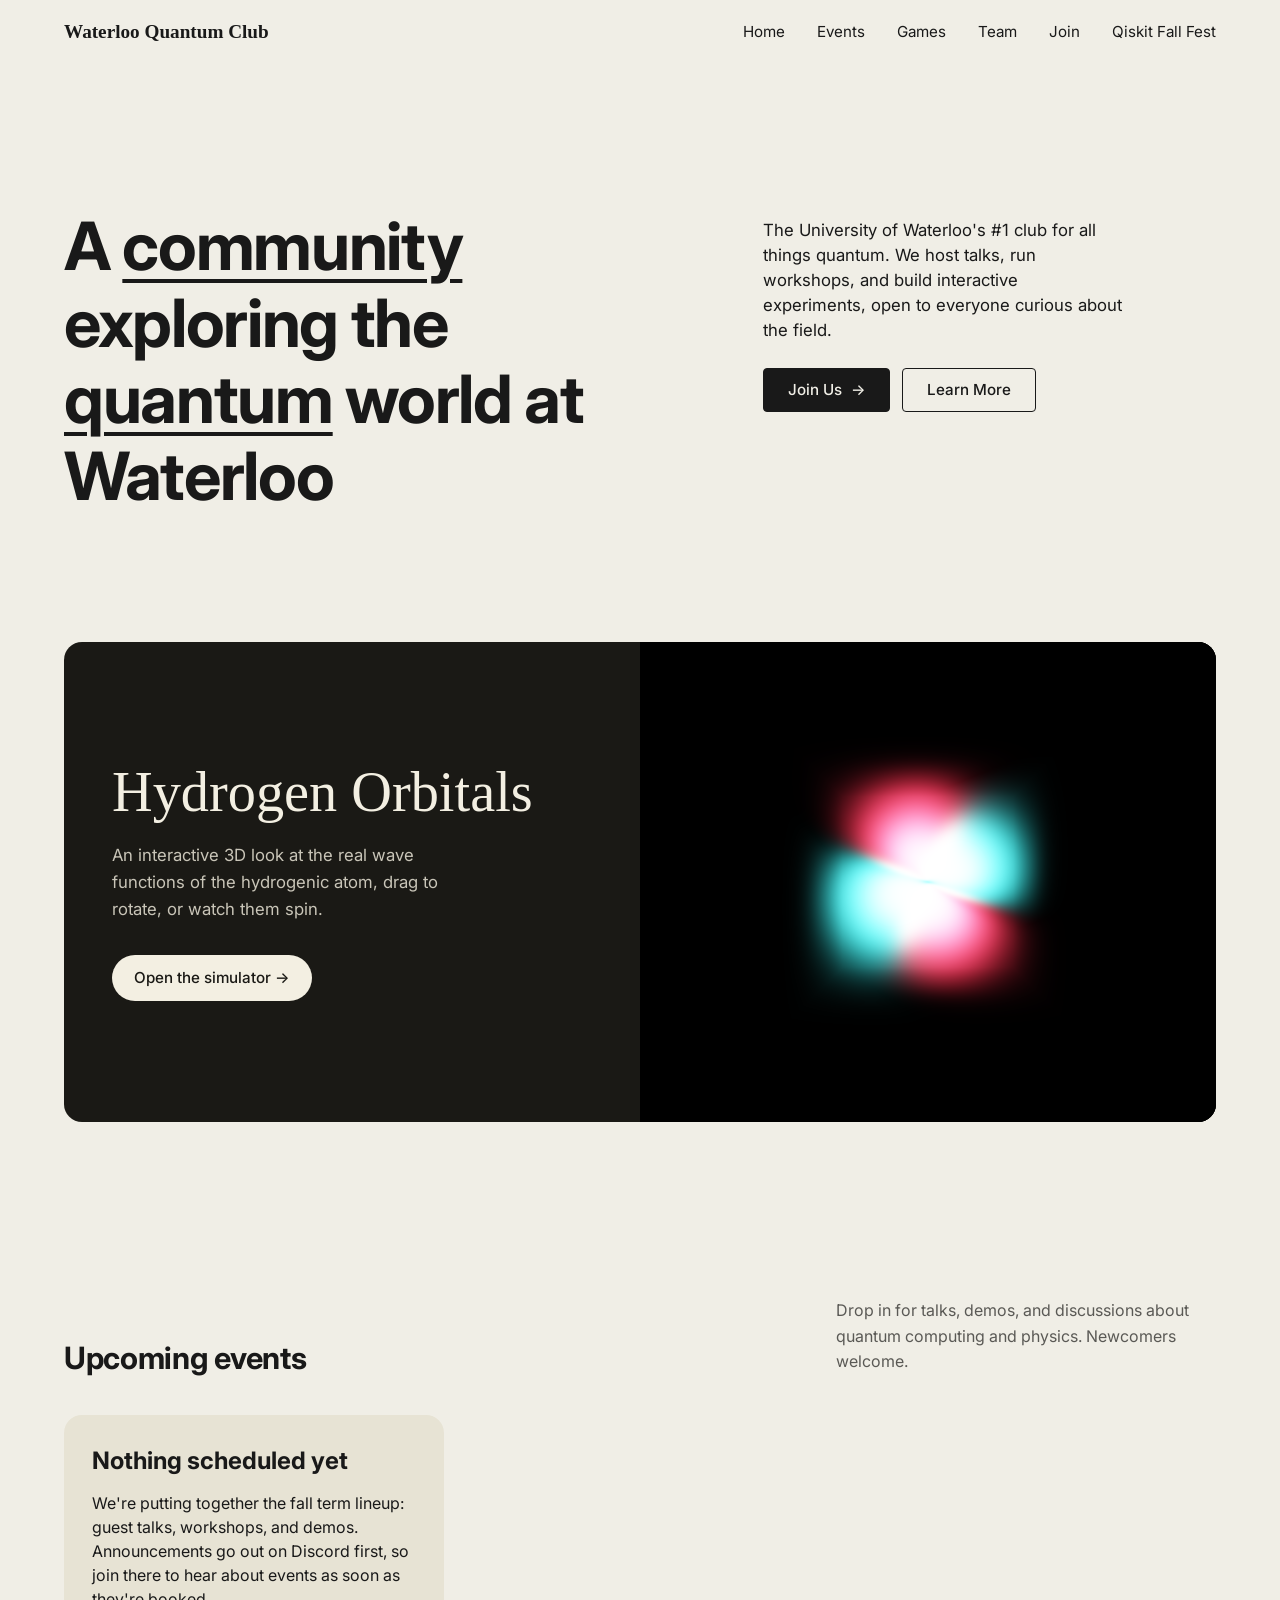
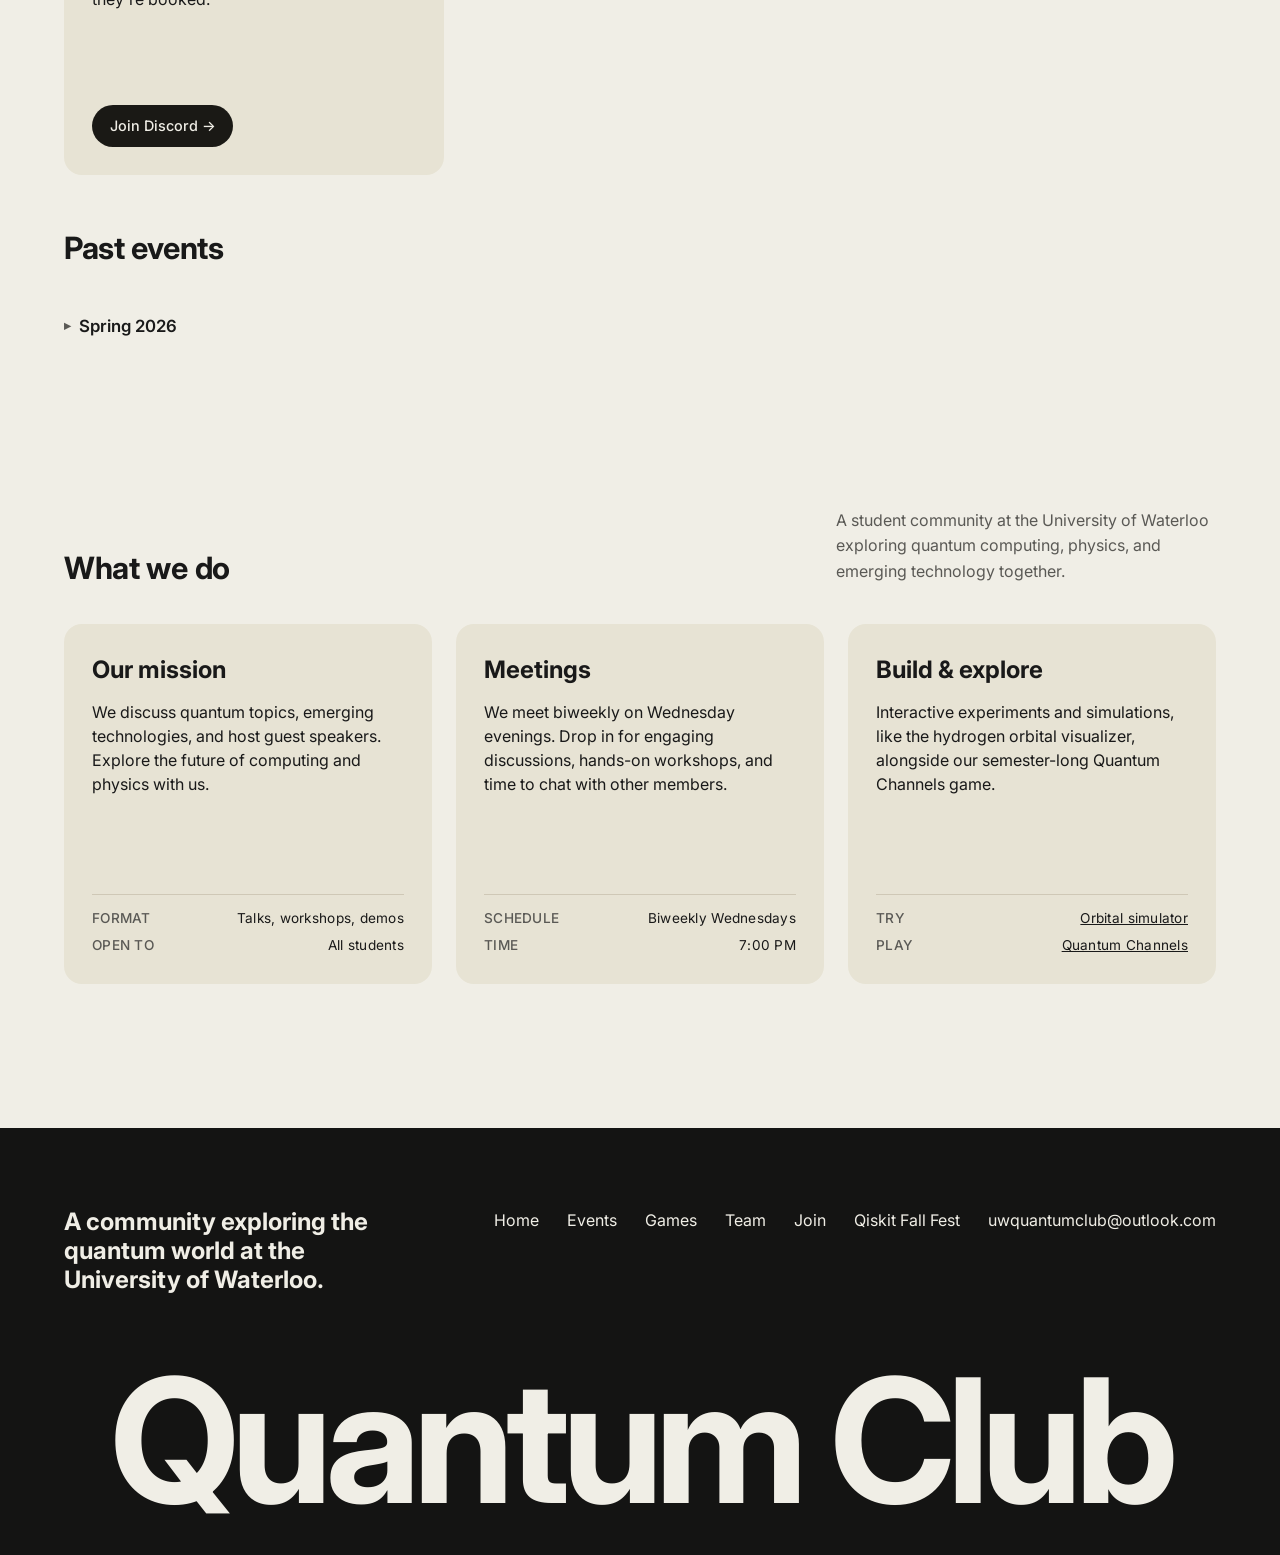
==== commit 9697df8a: "Update Discord invite link Replaces the uFwvsk52T invite with HZtSWKrqdE across all six links: index" ====
--- a/index.html
+++ b/index.html
@@ -27,7 +27,7 @@
                 The University of Waterloo's #1 club for all things quantum. We host talks, run workshops, and build interactive experiments, open to everyone curious about the field.
             </p>
             <div class="hero-actions">
-                <a href="https://discord.gg/uFwvsk52T" target="_blank" rel="noopener noreferrer" class="hero-btn primary">
+                <a href="https://discord.gg/HZtSWKrqdE" target="_blank" rel="noopener noreferrer" class="hero-btn primary">
                     Join Us <span aria-hidden="true">→</span>
                 </a>
                 <a href="#about" class="hero-btn outline">Learn More</a>
@@ -60,7 +60,7 @@
             <article class="anth-card">
                 <h3>Nothing scheduled yet</h3>
                 <p>We're putting together the fall term lineup: guest talks, workshops, and demos. Announcements go out on Discord first, so join there to hear about events as soon as they're booked.</p>
-                <a href="https://discord.gg/uFwvsk52T" target="_blank" rel="noopener noreferrer" class="card-btn">Join Discord →</a>
+                <a href="https://discord.gg/HZtSWKrqdE" target="_blank" rel="noopener noreferrer" class="card-btn">Join Discord →</a>
             </article>
         </div>
 
--- a/styles/style.css
+++ b/styles/style.css
@@ -1099,23 +1099,6 @@
     margin: 0;
 }
 
-.team-card-socials {
-    margin-top: 0.6rem;
-    display: flex;
-    gap: 0.85rem;
-}
-
-.team-card-socials a {
-    color: var(--text-secondary);
-    display: inline-flex;
-    align-items: center;
-    transition: color 0.2s ease;
-}
-
-.team-card-socials a:hover {
-    color: var(--text-primary);
-}
-
 /* Game cards (game page) */
 .game-status {
     text-align: center;
@@ -1387,4 +1370,5 @@
 
 .term-group > summary:hover { opacity: 0.7; }
 
-.term-group > .anth-card-grid { margin-top: 1.5rem; }
+.term-group > .anth-card-grid,
+.term-group > .team-card-grid { margin-top: 1.5rem; }
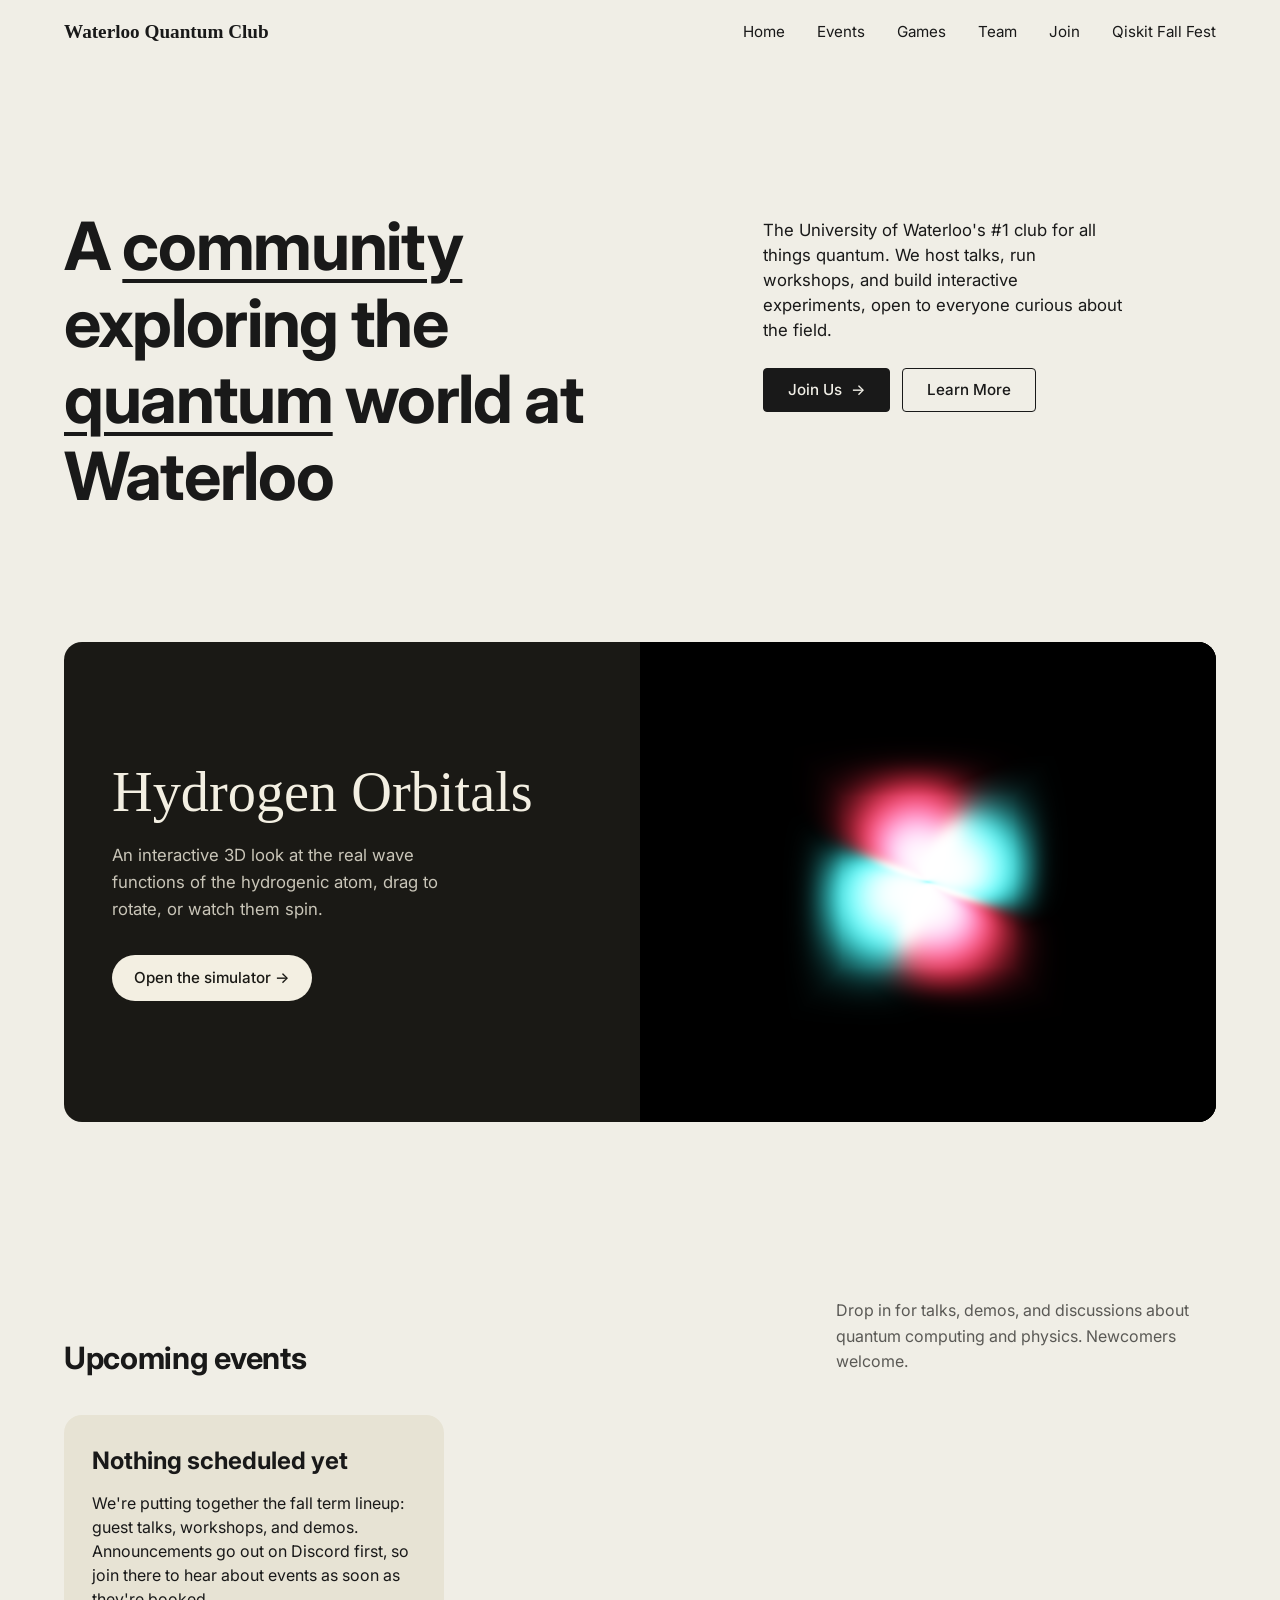
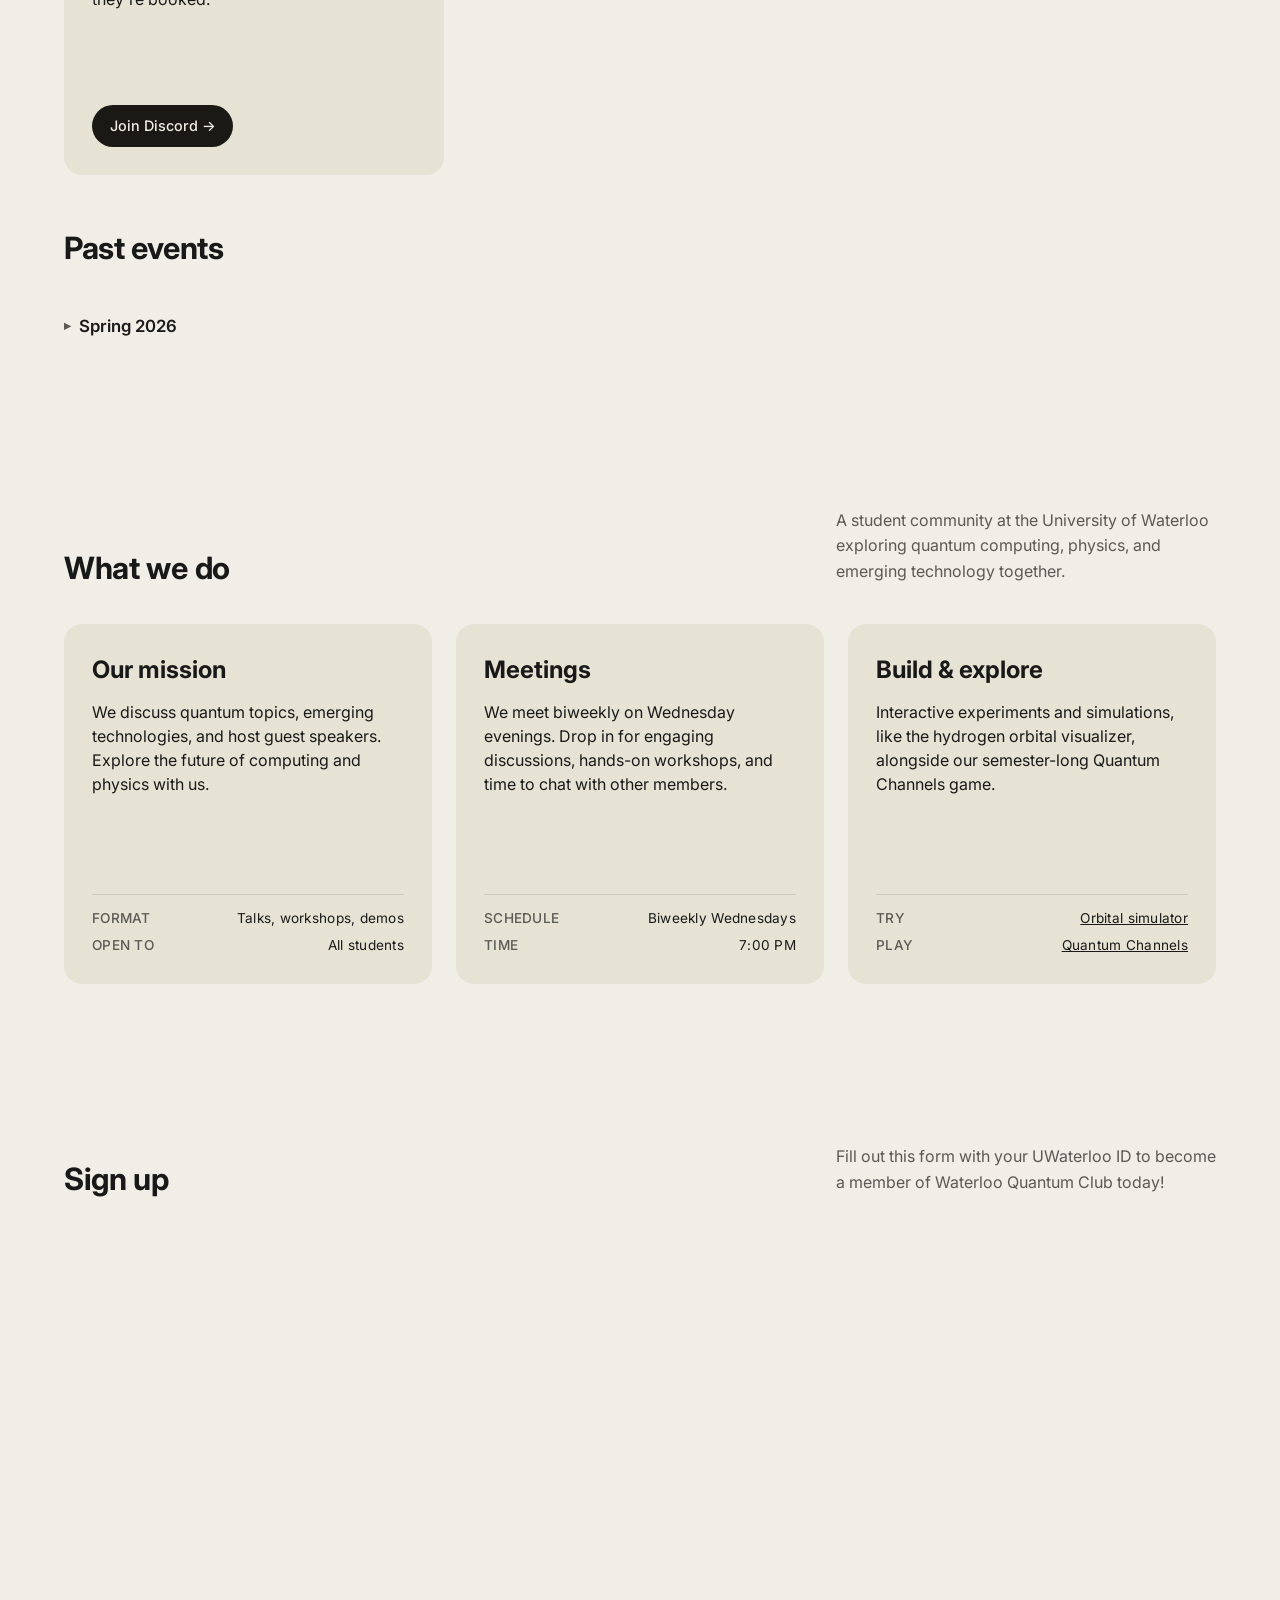
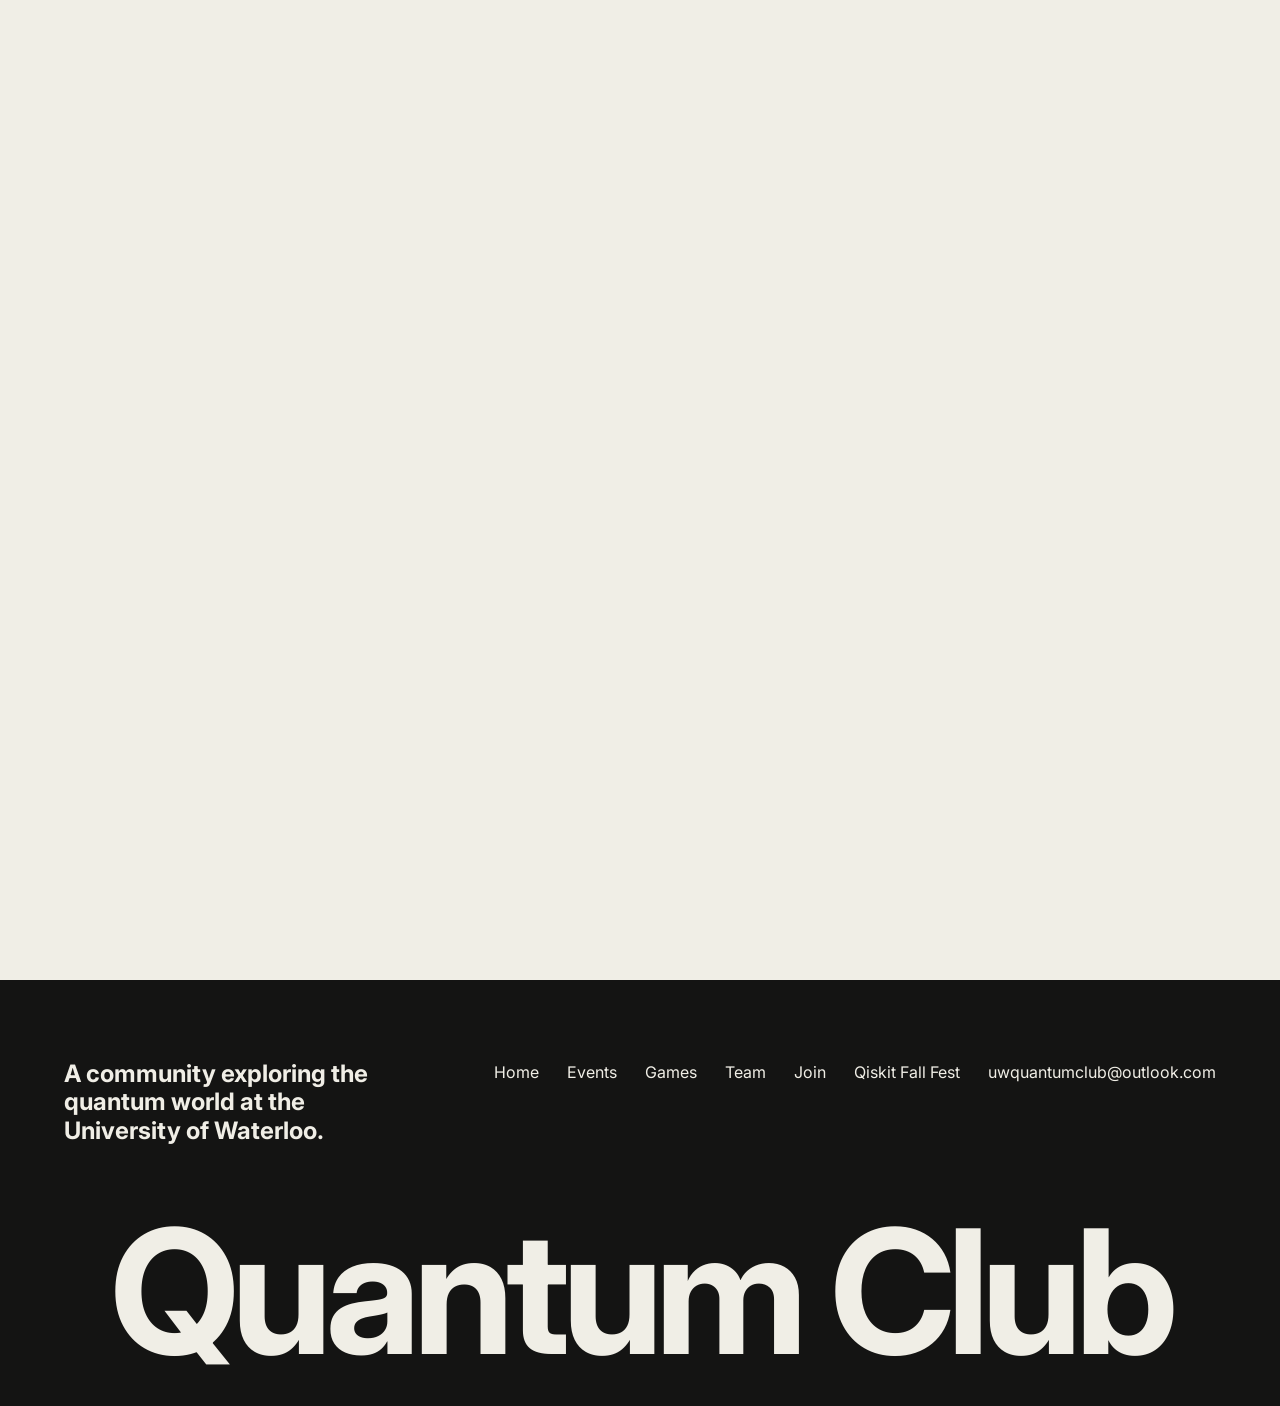
==== commit 2cbff7af: "added sign up form" ====
--- a/index.html
+++ b/index.html
@@ -140,6 +140,18 @@
         </div>
     </section>
 
+    <section id="form" class="anth-section scroll-reveal">
+        <div class="anth-section-head">
+            <h2 class="anth-section-title">Sign up</h2>
+            <p class="anth-section-sub">Fill out this form with your UWaterloo ID to become a member of Waterloo Quantum Club today!</p>
+        </div>
+        <div class="form-frame">
+            <div class="form-div">
+                <iframe width="100%" height="100%" frameborder="0" marginheight="0" marginwidth="0" scrolling="no" style="border: none; display: block; height: 1200px;" src="https://forms.cloud.microsoft/Pages/ResponsePage.aspx?id=h1o6cprzIkqSRz_CQMATlkoiG5IWDpRNtYx1hGltnO1UNThRQTJaS01RQkE0OURWOVVQTE5URjBPSS4u&embed=true" frameborder="0" marginwidth="0" marginheight="0" style="border: none; max-width:100%; max-height:100vh" allowfullscreen webkitallowfullscreen mozallowfullscreen msallowfullscreen> </iframe>
+            </div>
+        </div>
+    </section>
+
 
 
     <footer class="site-footer">
--- a/styles/style.css
+++ b/styles/style.css
@@ -287,6 +287,20 @@
 .about-card p, .hiring-card p {
     color: var(--text-secondary);
     font-size: 0.95rem;
+}
+
+/* Sign up form */
+.form-frame {
+    display: flex;
+    justify-content: center;
+}
+
+.form-div {
+    border-radius: 18px;
+    overflow: hidden;
+    width: 100%;
+    max-width: 1200px;
+    height: 1200px;
 }
 
 /* Hiring Section */
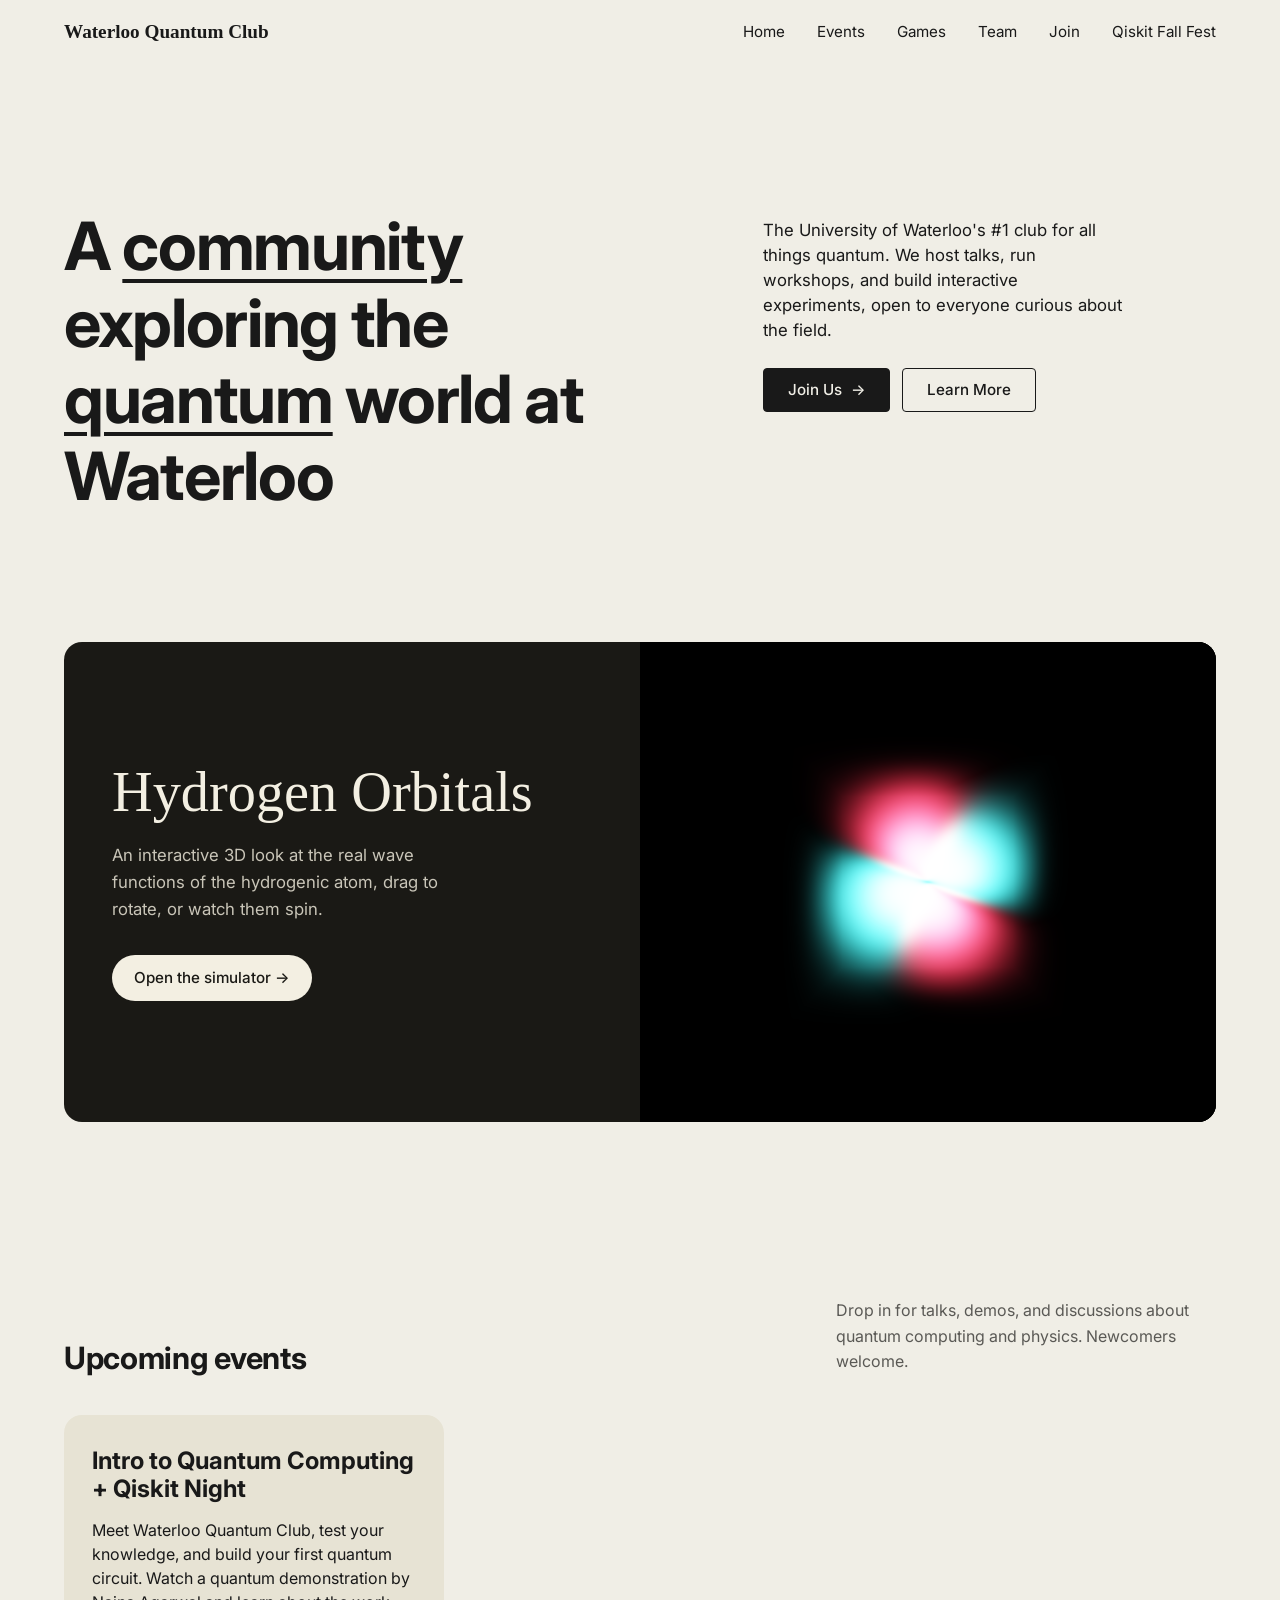
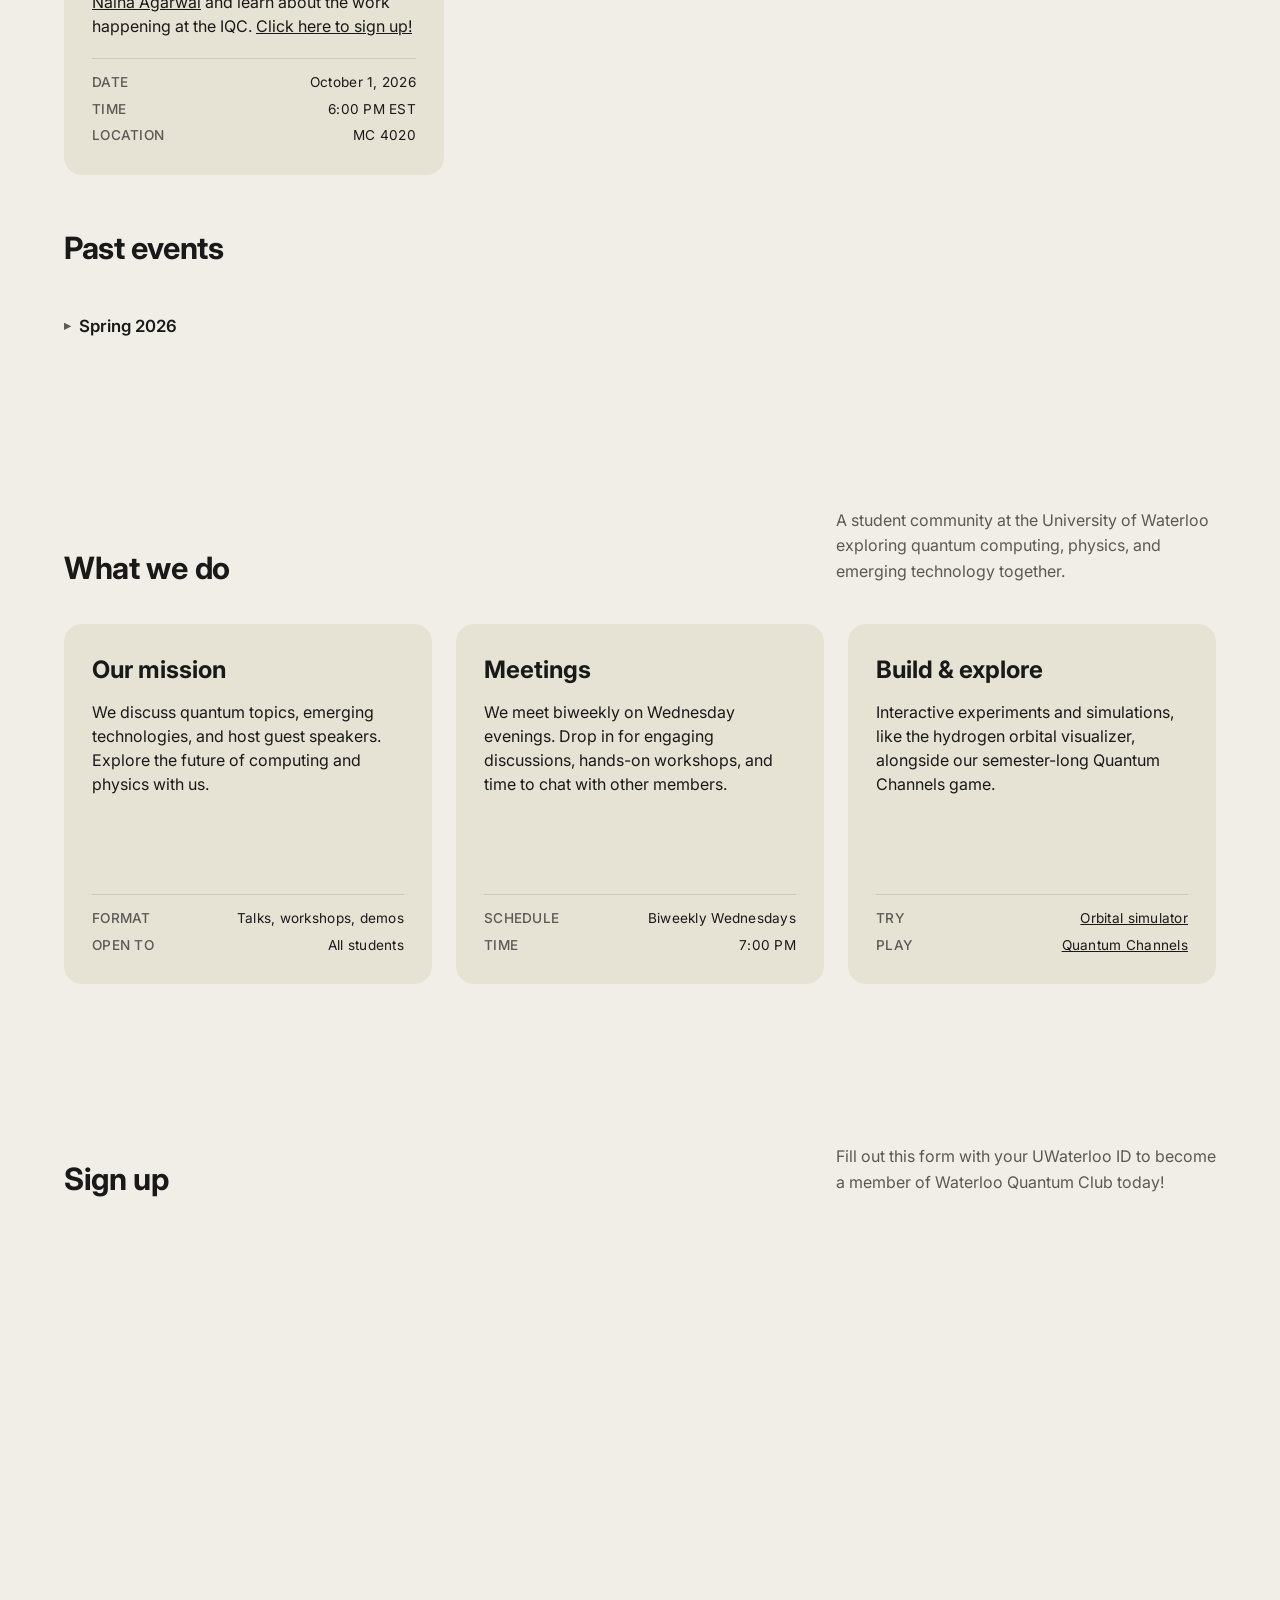
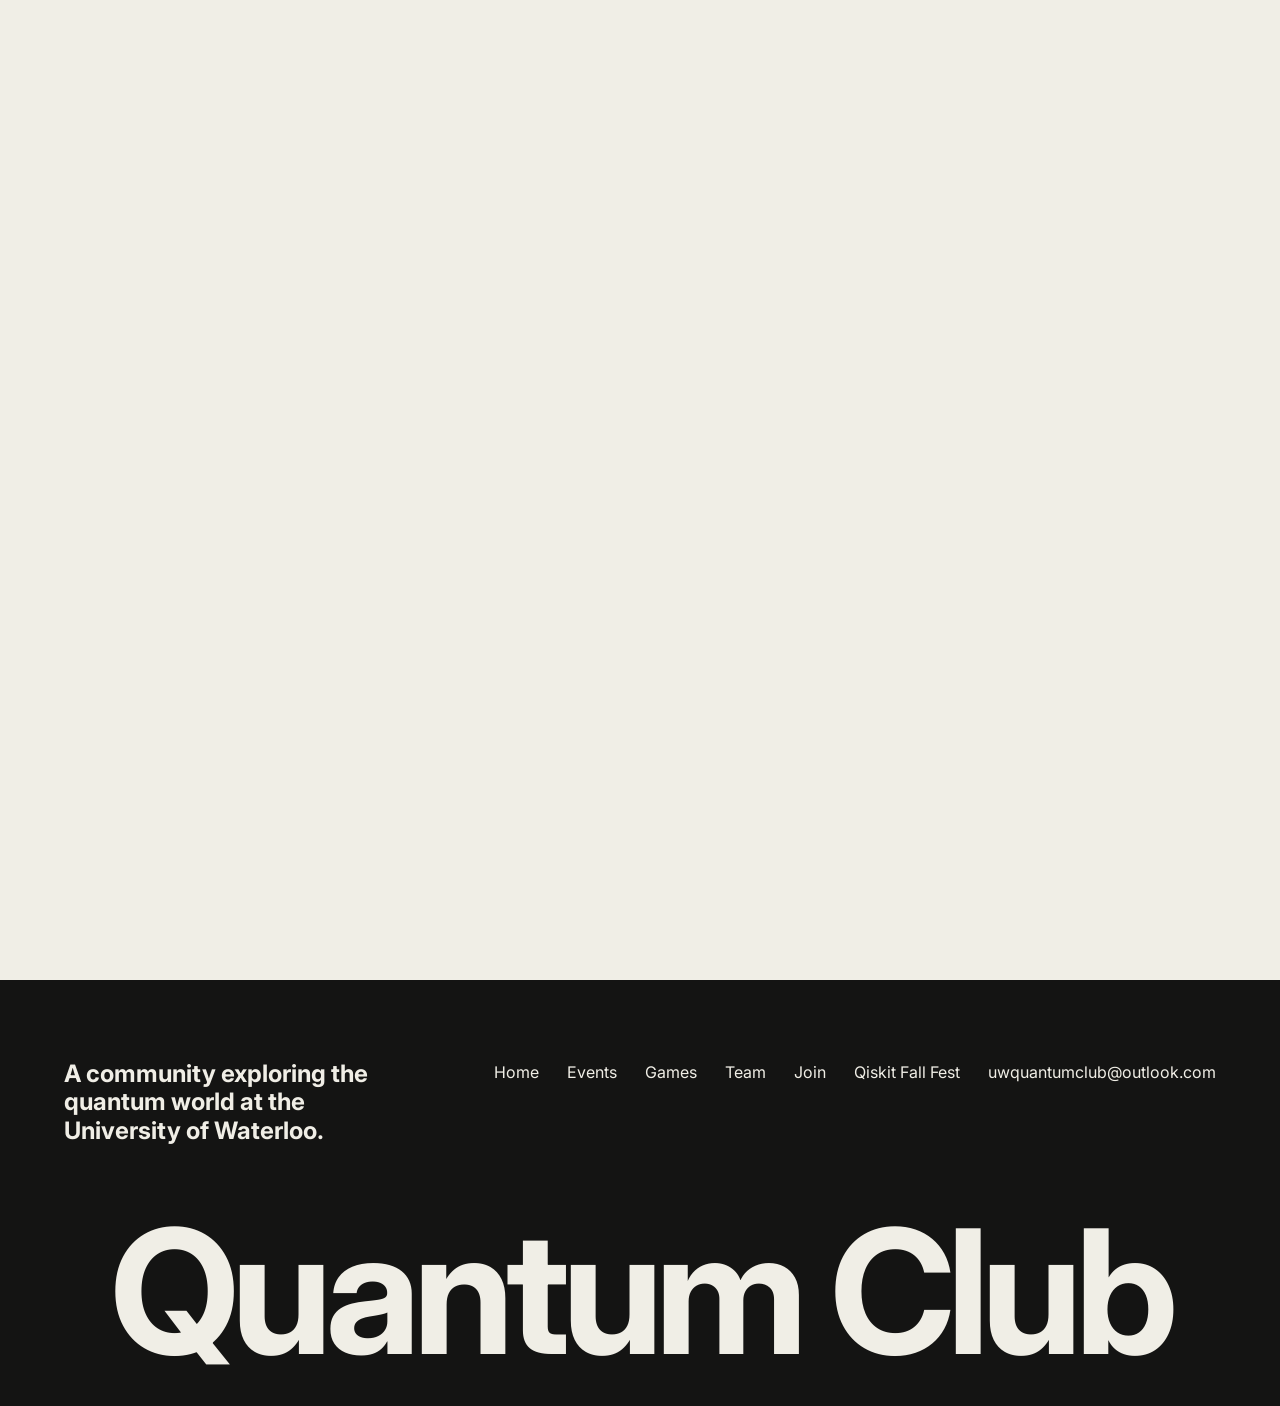
==== commit c2117317: "created event card for ioctober 1 ntro night" ====
--- a/index.html
+++ b/index.html
@@ -58,9 +58,13 @@
         </div>
         <div class="anth-card-grid" style="grid-template-columns: repeat(auto-fit, minmax(300px, 380px));">
             <article class="anth-card">
-                <h3>Nothing scheduled yet</h3>
-                <p>We're putting together the fall term lineup: guest talks, workshops, and demos. Announcements go out on Discord first, so join there to hear about events as soon as they're booked.</p>
-                <a href="https://discord.gg/HZtSWKrqdE" target="_blank" rel="noopener noreferrer" class="card-btn">Join Discord →</a>
+                <h3>Intro to Quantum Computing + Qiskit Night</h3>
+                <p>Meet Waterloo Quantum Club, test your knowledge, and build your first quantum circuit. Watch a quantum demonstration by <a href="https://www.linkedin.com/in/naina-agarwal-99991b219/" target="_blank" rel="noopener noreferrer" style="color:inherit;text-decoration:underline;">Naina Agarwal</a> and learn about the work happening at the IQC. <a href="https://forms.cloud.microsoft/r/44EvLvtAa2" target="_blank" rel="noopener noreferrer" style="color:inherit;text-decoration:underline;">Click here to sign up!</a></p>
+                <dl class="meta">
+                    <dt>Date</dt><dd>October 1, 2026</dd>
+                    <dt>Time</dt><dd>6:00 PM EST</dd>
+                    <dt>Location</dt><dd>MC 4020</dd>
+                </dl>
             </article>
         </div>
 
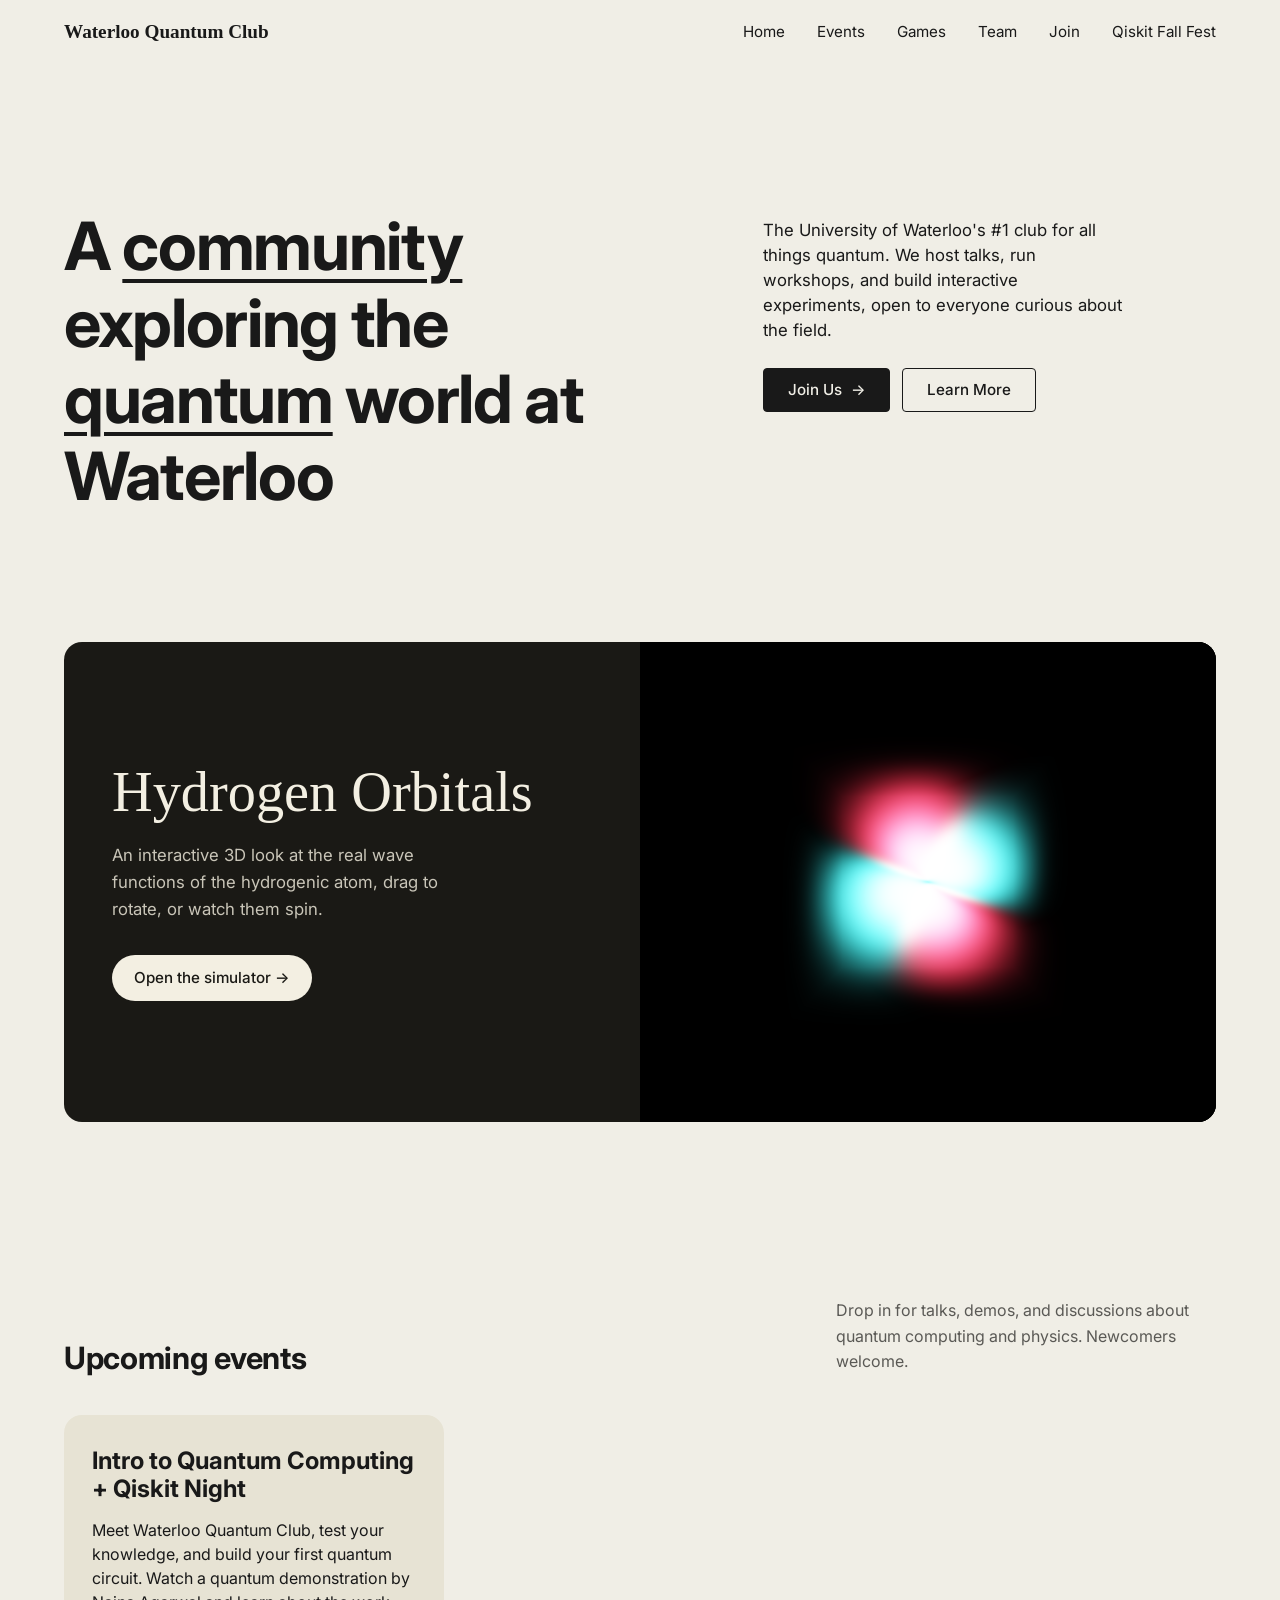
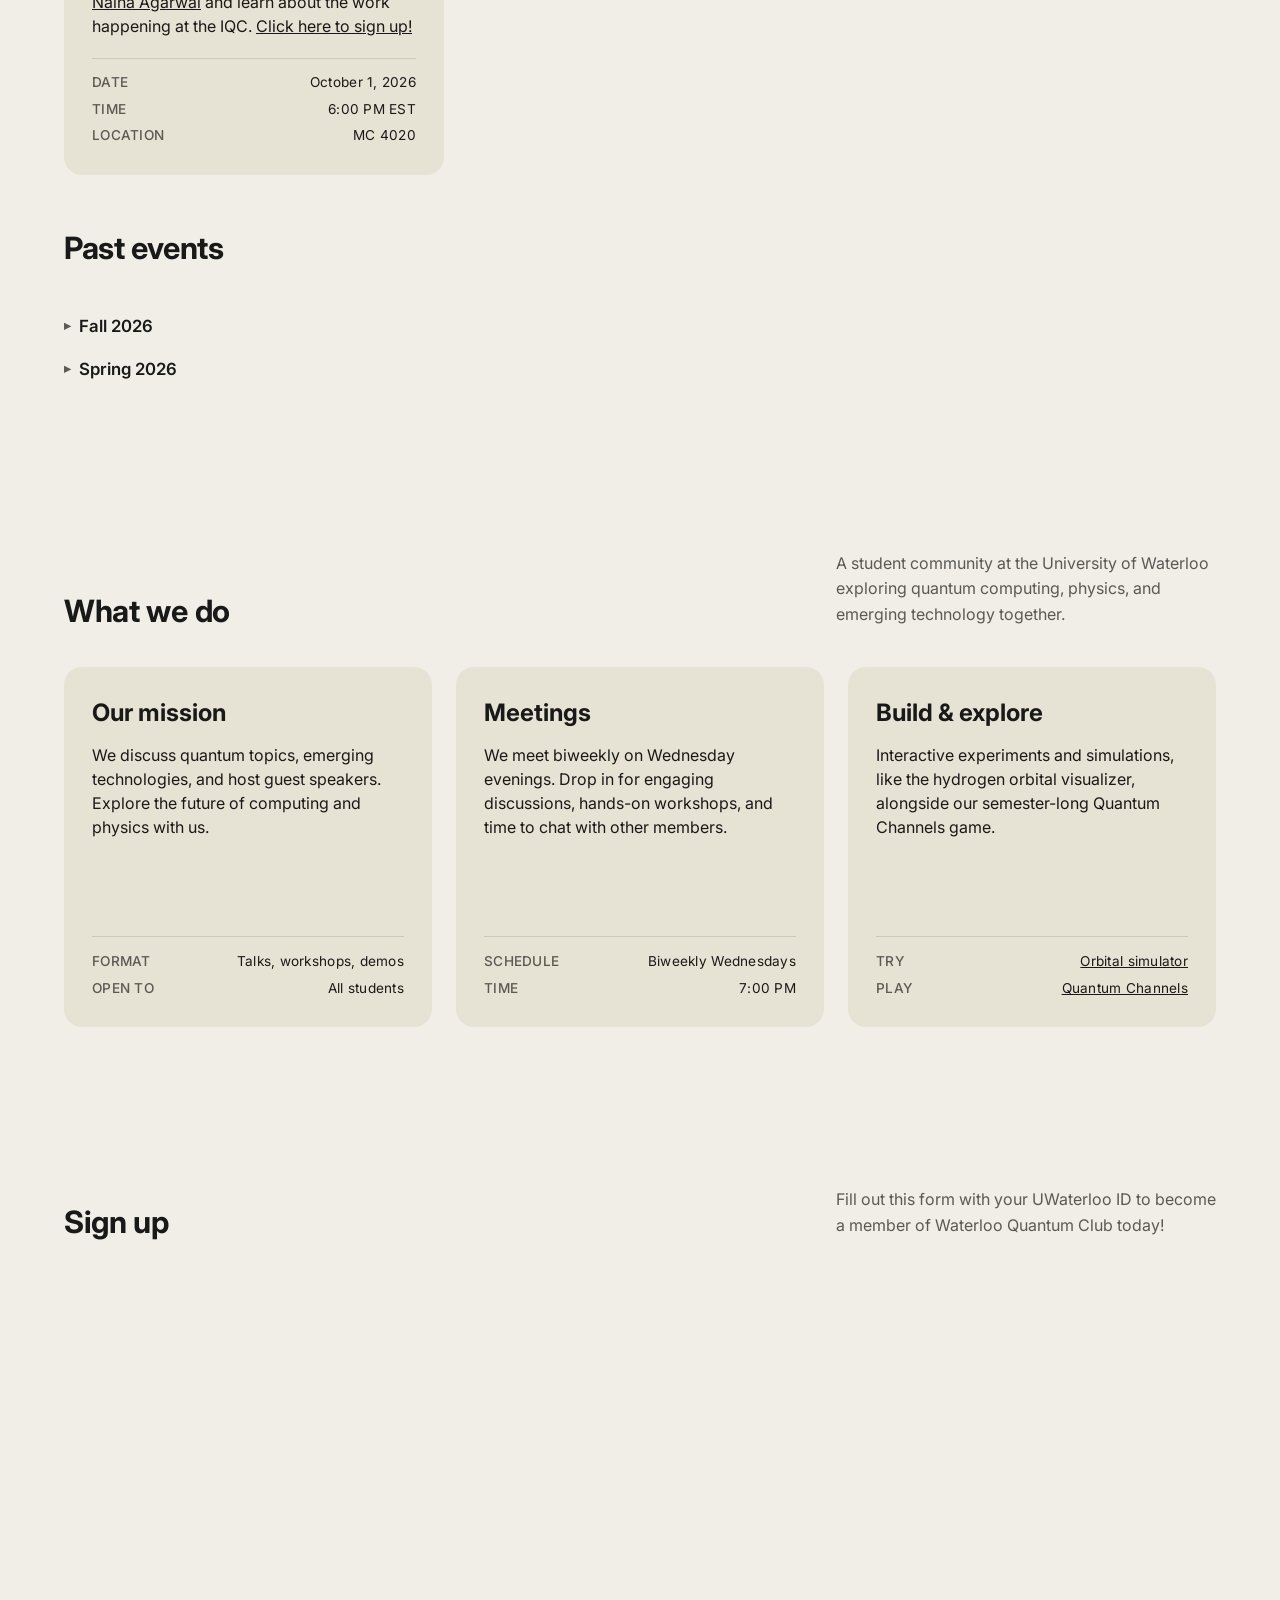
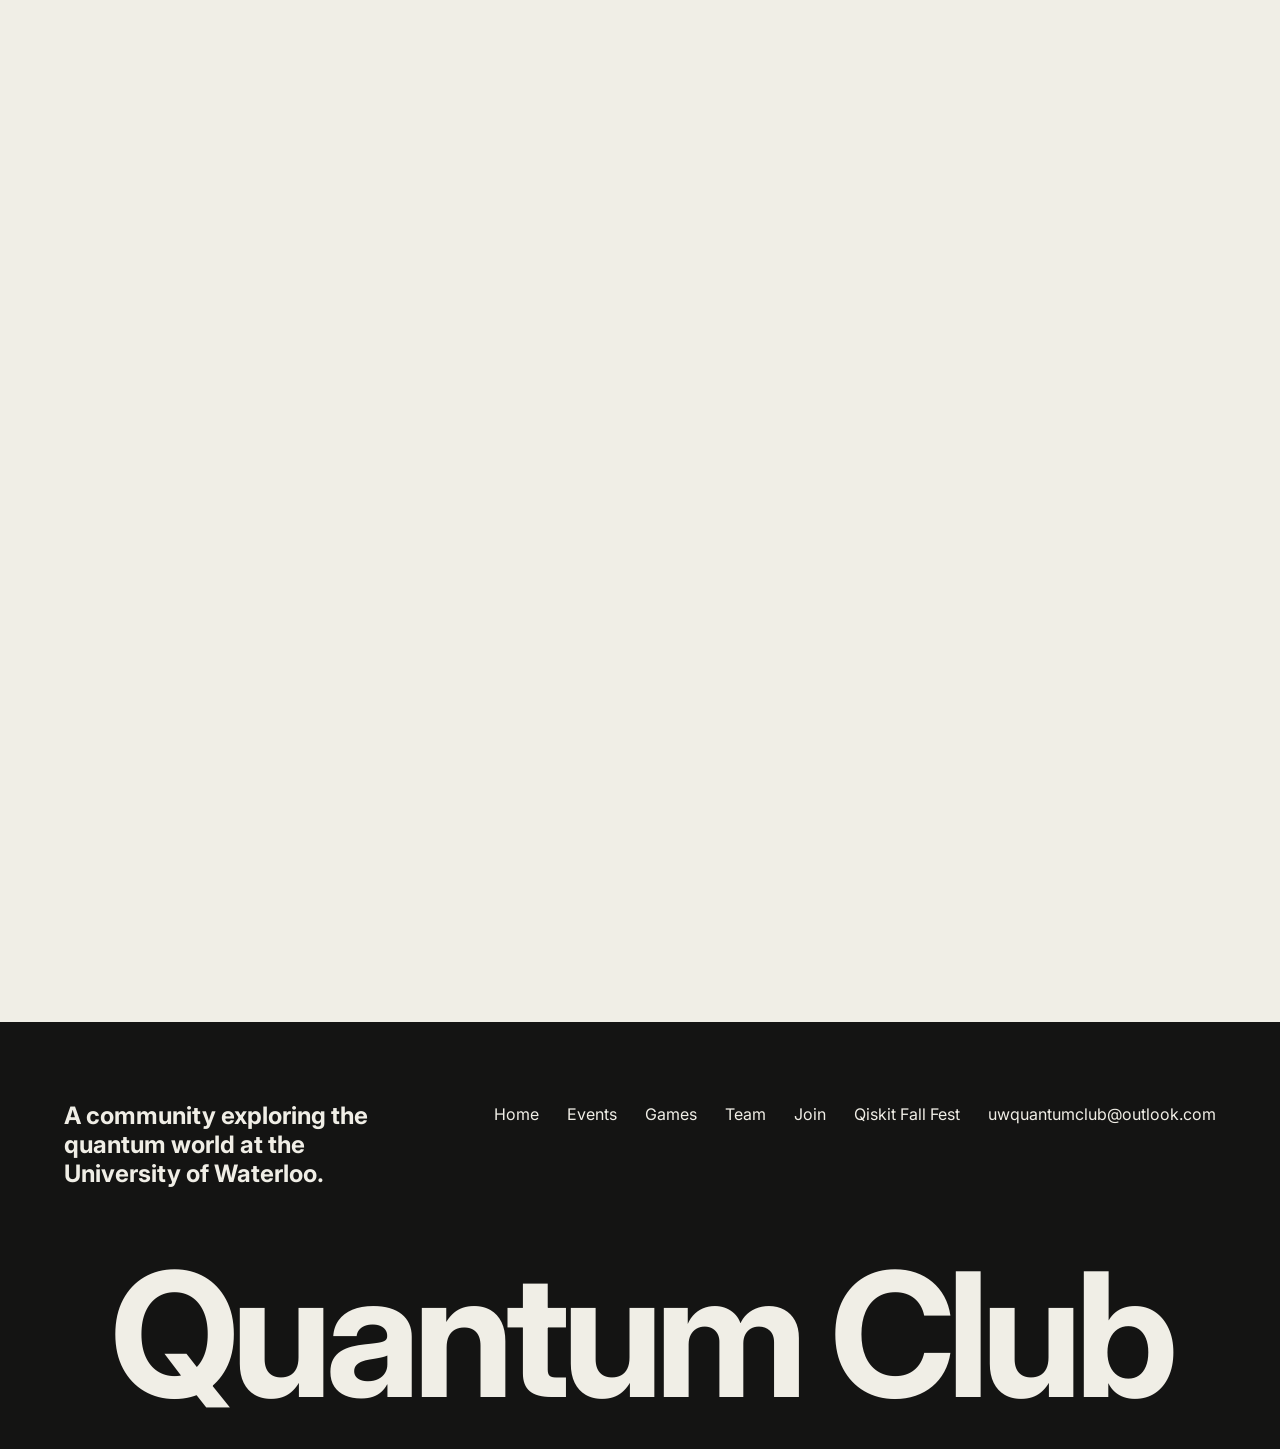
==== commit 884ce758: "moved intro night to past events" ====
--- a/index.html
+++ b/index.html
@@ -71,6 +71,21 @@
         <div class="anth-section-head" style="margin-top: 3.5rem;">
             <h2 class="anth-section-title">Past events</h2>
         </div>
+
+        <details class="term-group">
+            <summary>Fall 2026</summary>
+            <div class="anth-card-grid" style="grid-template-columns: repeat(auto-fit, minmax(300px, 380px));">
+                <article class="anth-card past-event">
+                    <h3>Intro to Quantum Computing + Qiskit Night</h3>
+                    <p>Meet Waterloo Quantum Club, test your knowledge, and build your first quantum circuit. Watch a quantum demonstration by <a href="https://www.linkedin.com/in/naina-agarwal-99991b219/" target="_blank" rel="noopener noreferrer" style="color:inherit;text-decoration:underline;">Naina Agarwal</a> and learn about the work happening at the IQC. <a href="https://forms.cloud.microsoft/r/44EvLvtAa2" target="_blank" rel="noopener noreferrer" style="color:inherit;text-decoration:underline;">Click here to sign up!</a></p>
+                    <dl class="meta">
+                        <dt>Date</dt><dd>October 1, 2026</dd>
+                        <dt>Time</dt><dd>6:00 PM EST</dd>
+                        <dt>Location</dt><dd>MC 4020</dd>
+                    </dl>
+                </article>
+            </div>
+        </details>
 
         <details class="term-group">
             <summary>Spring 2026</summary>
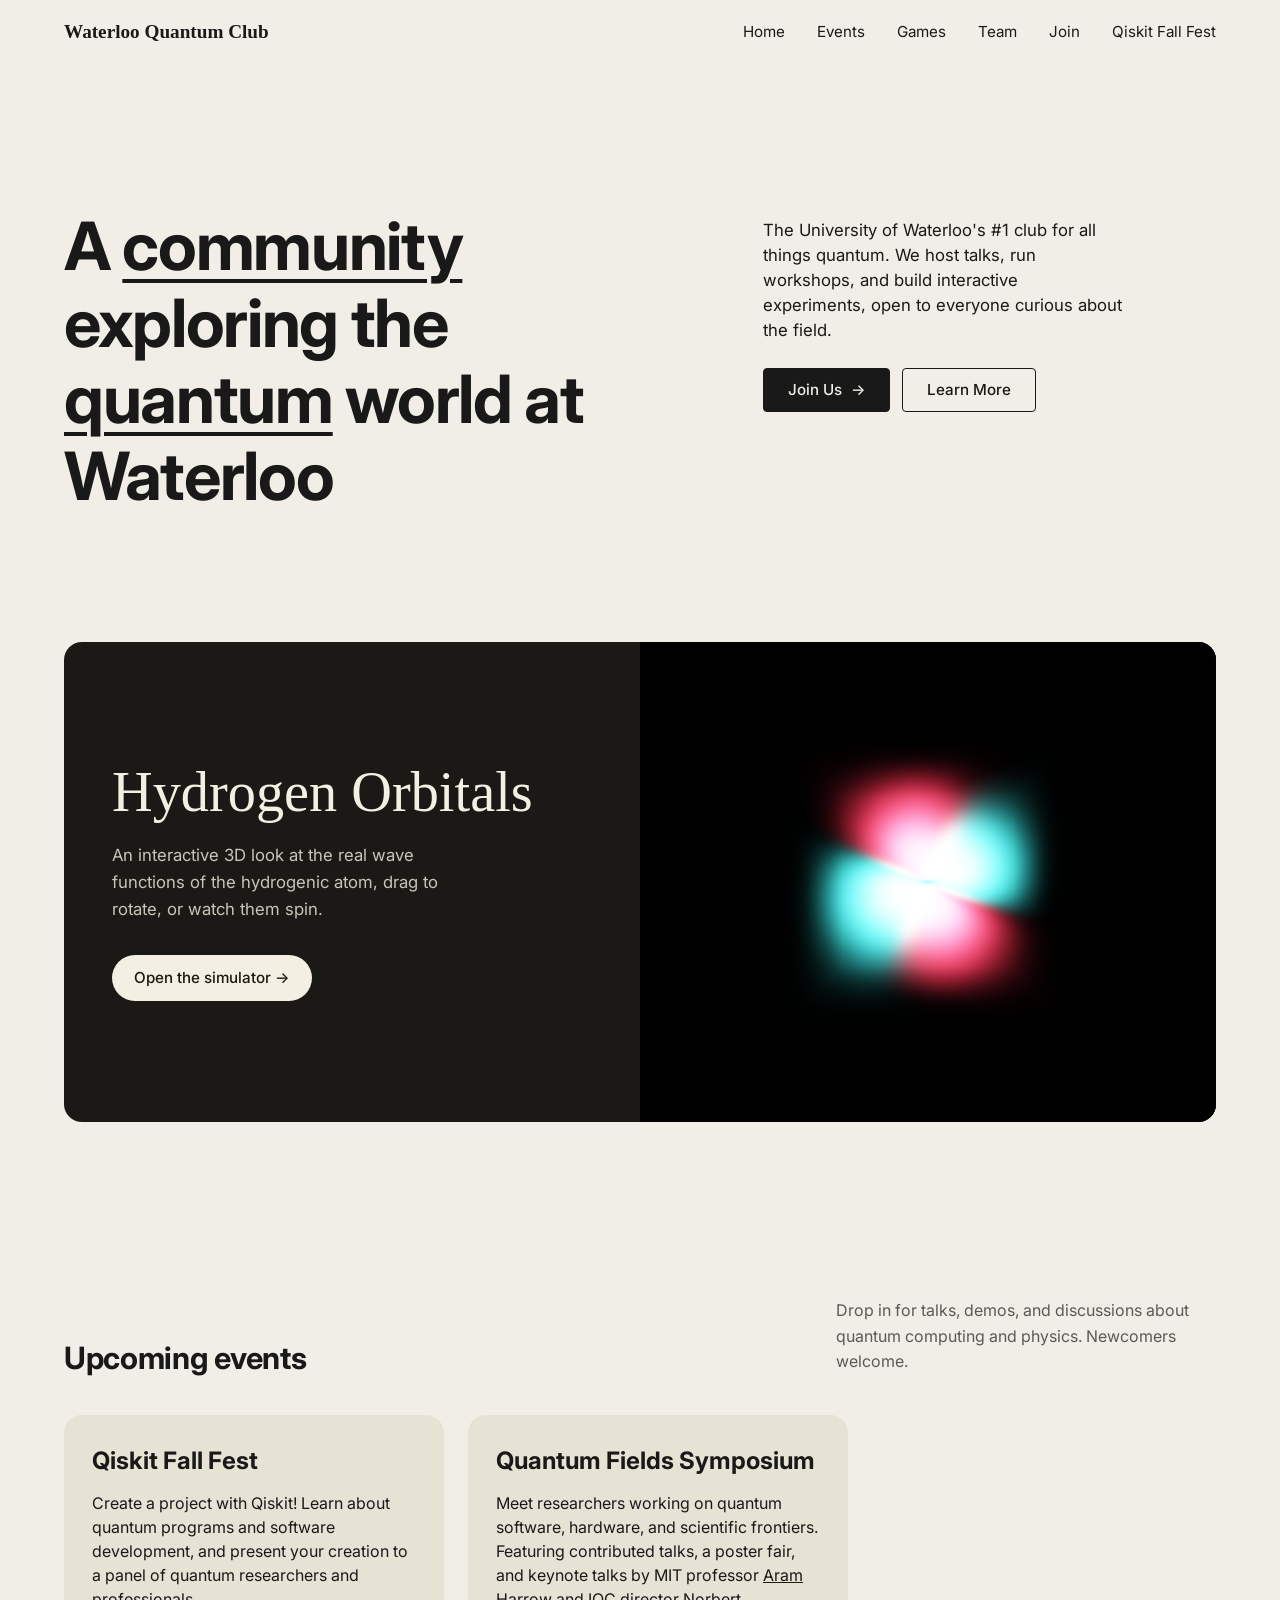
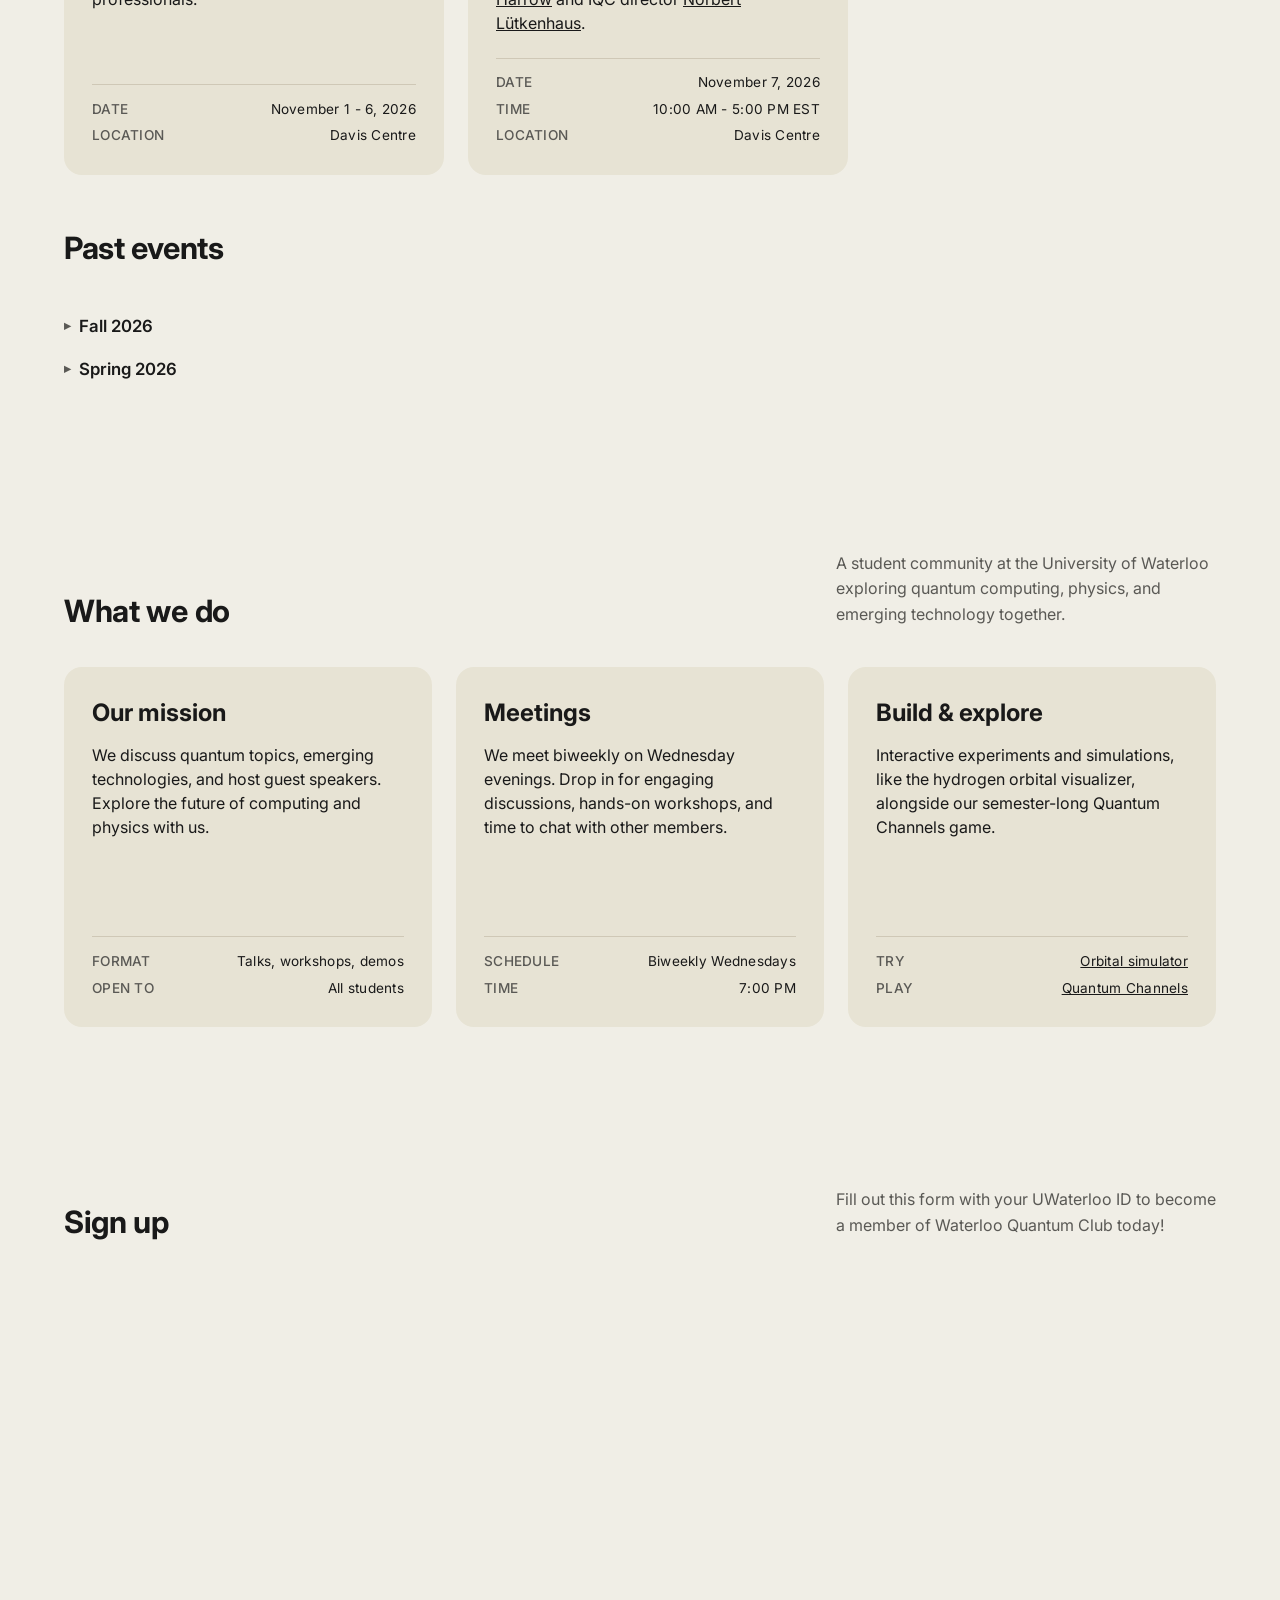
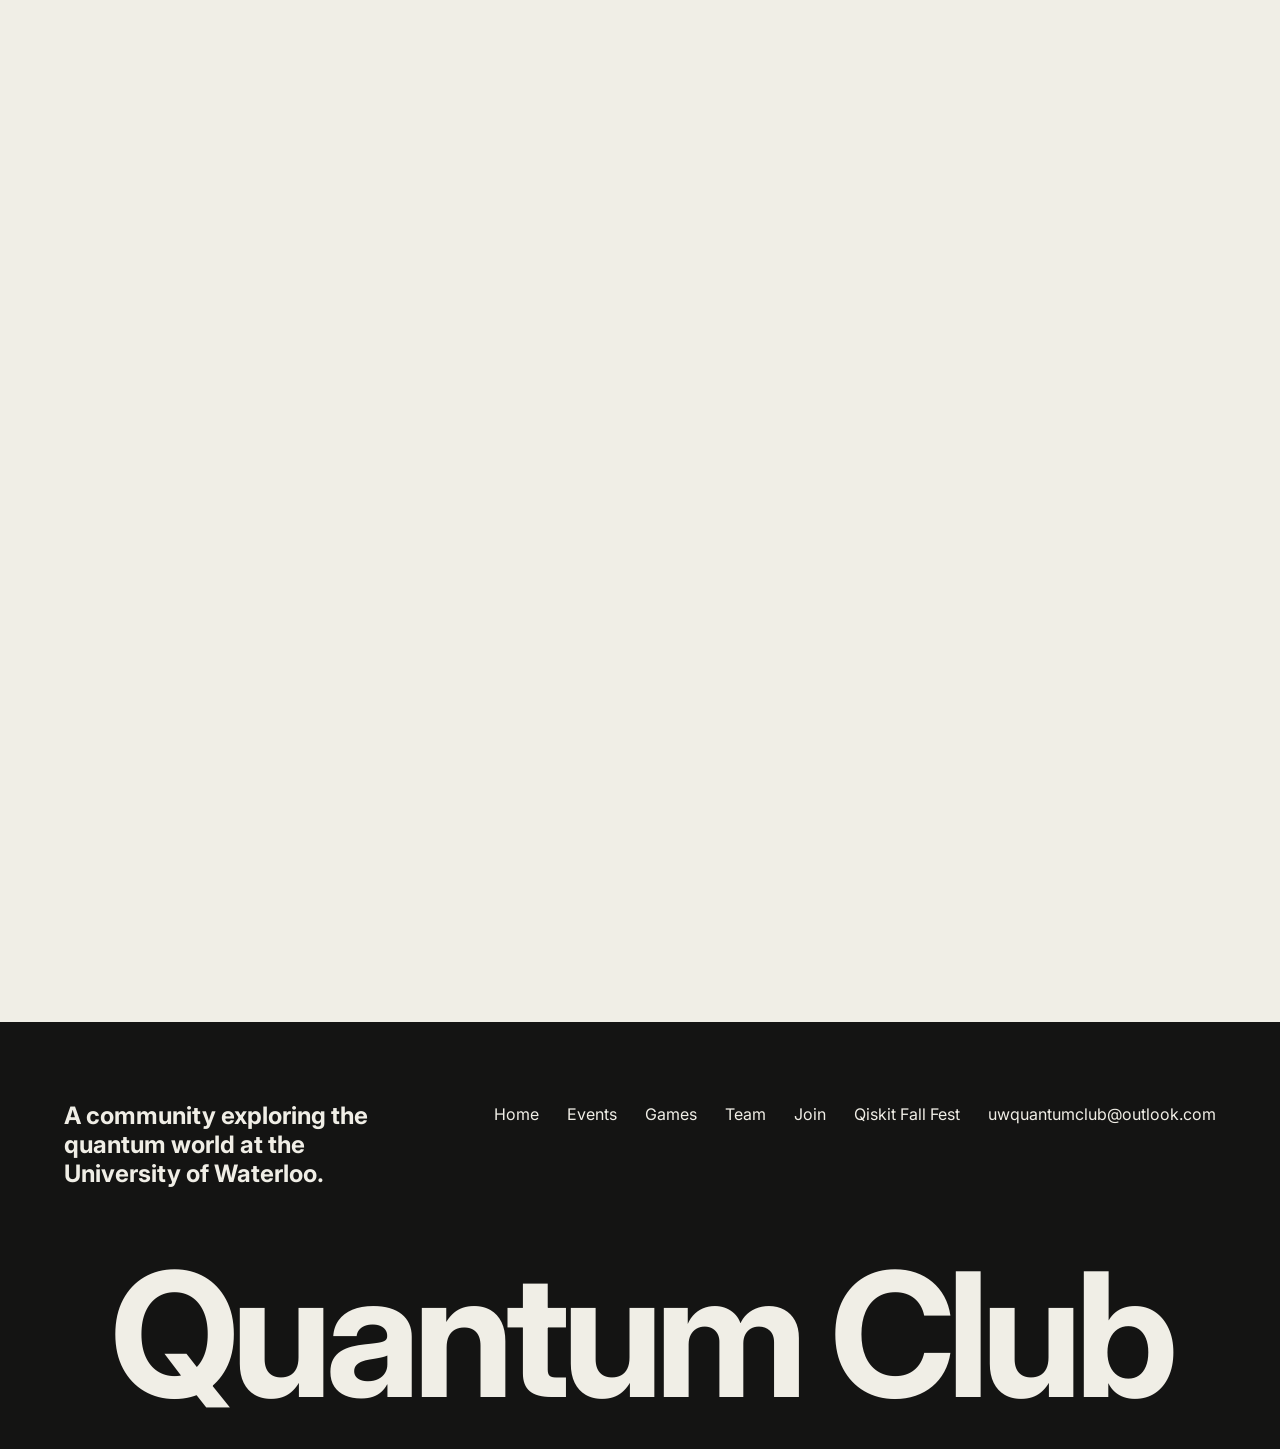
==== commit 666c2618: "added fall fest and symposium to upcoming events" ====
--- a/index.html
+++ b/index.html
@@ -58,12 +58,21 @@
         </div>
         <div class="anth-card-grid" style="grid-template-columns: repeat(auto-fit, minmax(300px, 380px));">
             <article class="anth-card">
-                <h3>Intro to Quantum Computing + Qiskit Night</h3>
-                <p>Meet Waterloo Quantum Club, test your knowledge, and build your first quantum circuit. Watch a quantum demonstration by <a href="https://www.linkedin.com/in/naina-agarwal-99991b219/" target="_blank" rel="noopener noreferrer" style="color:inherit;text-decoration:underline;">Naina Agarwal</a> and learn about the work happening at the IQC. <a href="https://forms.cloud.microsoft/r/44EvLvtAa2" target="_blank" rel="noopener noreferrer" style="color:inherit;text-decoration:underline;">Click here to sign up!</a></p>
+                <h3>Qiskit Fall Fest</h3>
+                <p>Create a project with Qiskit! Learn about quantum programs and software development, and present your creation to a panel of quantum researchers and professionals.</p>
                 <dl class="meta">
-                    <dt>Date</dt><dd>October 1, 2026</dd>
-                    <dt>Time</dt><dd>6:00 PM EST</dd>
-                    <dt>Location</dt><dd>MC 4020</dd>
+                    <dt>Date</dt><dd>November 1 - 6, 2026</dd>
+                    <dt>Location</dt><dd>Davis Centre</dd>
+                </dl>
+            </article>
+
+            <article class="anth-card">
+                <h3>Quantum Fields Symposium</h3>
+                <p>Meet researchers working on quantum software, hardware, and scientific frontiers. Featuring contributed talks, a poster fair, and keynote talks by MIT professor <a href="https://web.mit.edu/aram/www/" target="_blank" rel="noopener noreferrer" style="color:inherit;text-decoration:underline;">Aram Harrow</a> and IQC director <a href="https://uwaterloo.ca/institute-for-quantum-computing/profiles/norbert-lutkenhaus" target="_blank" rel="noopener noreferrer" style="color:inherit;text-decoration:underline;">Norbert Lütkenhaus</a>.</p>
+                <dl class="meta">
+                    <dt>Date</dt><dd>November 7, 2026</dd>
+                    <dt>Time</dt><dd>10:00 AM - 5:00 PM EST</dd>
+                    <dt>Location</dt><dd>Davis Centre</dd>
                 </dl>
             </article>
         </div>
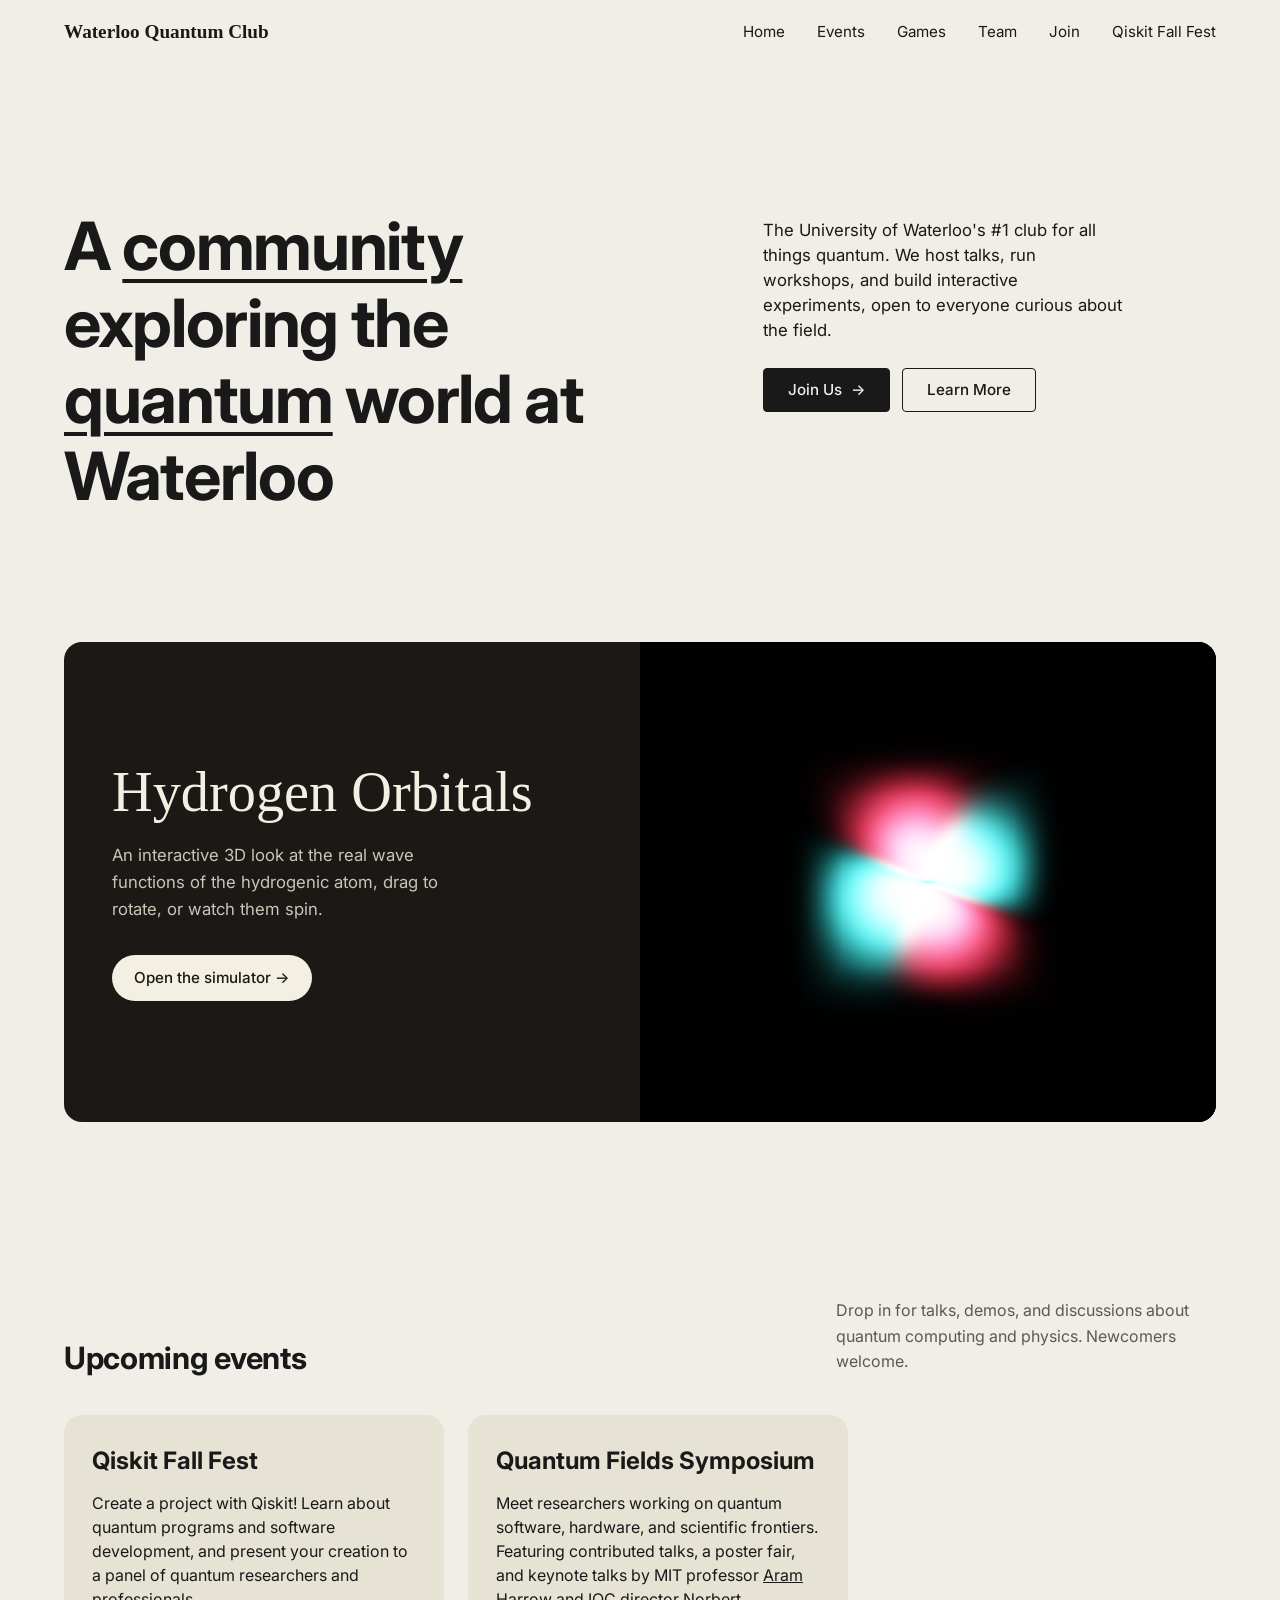
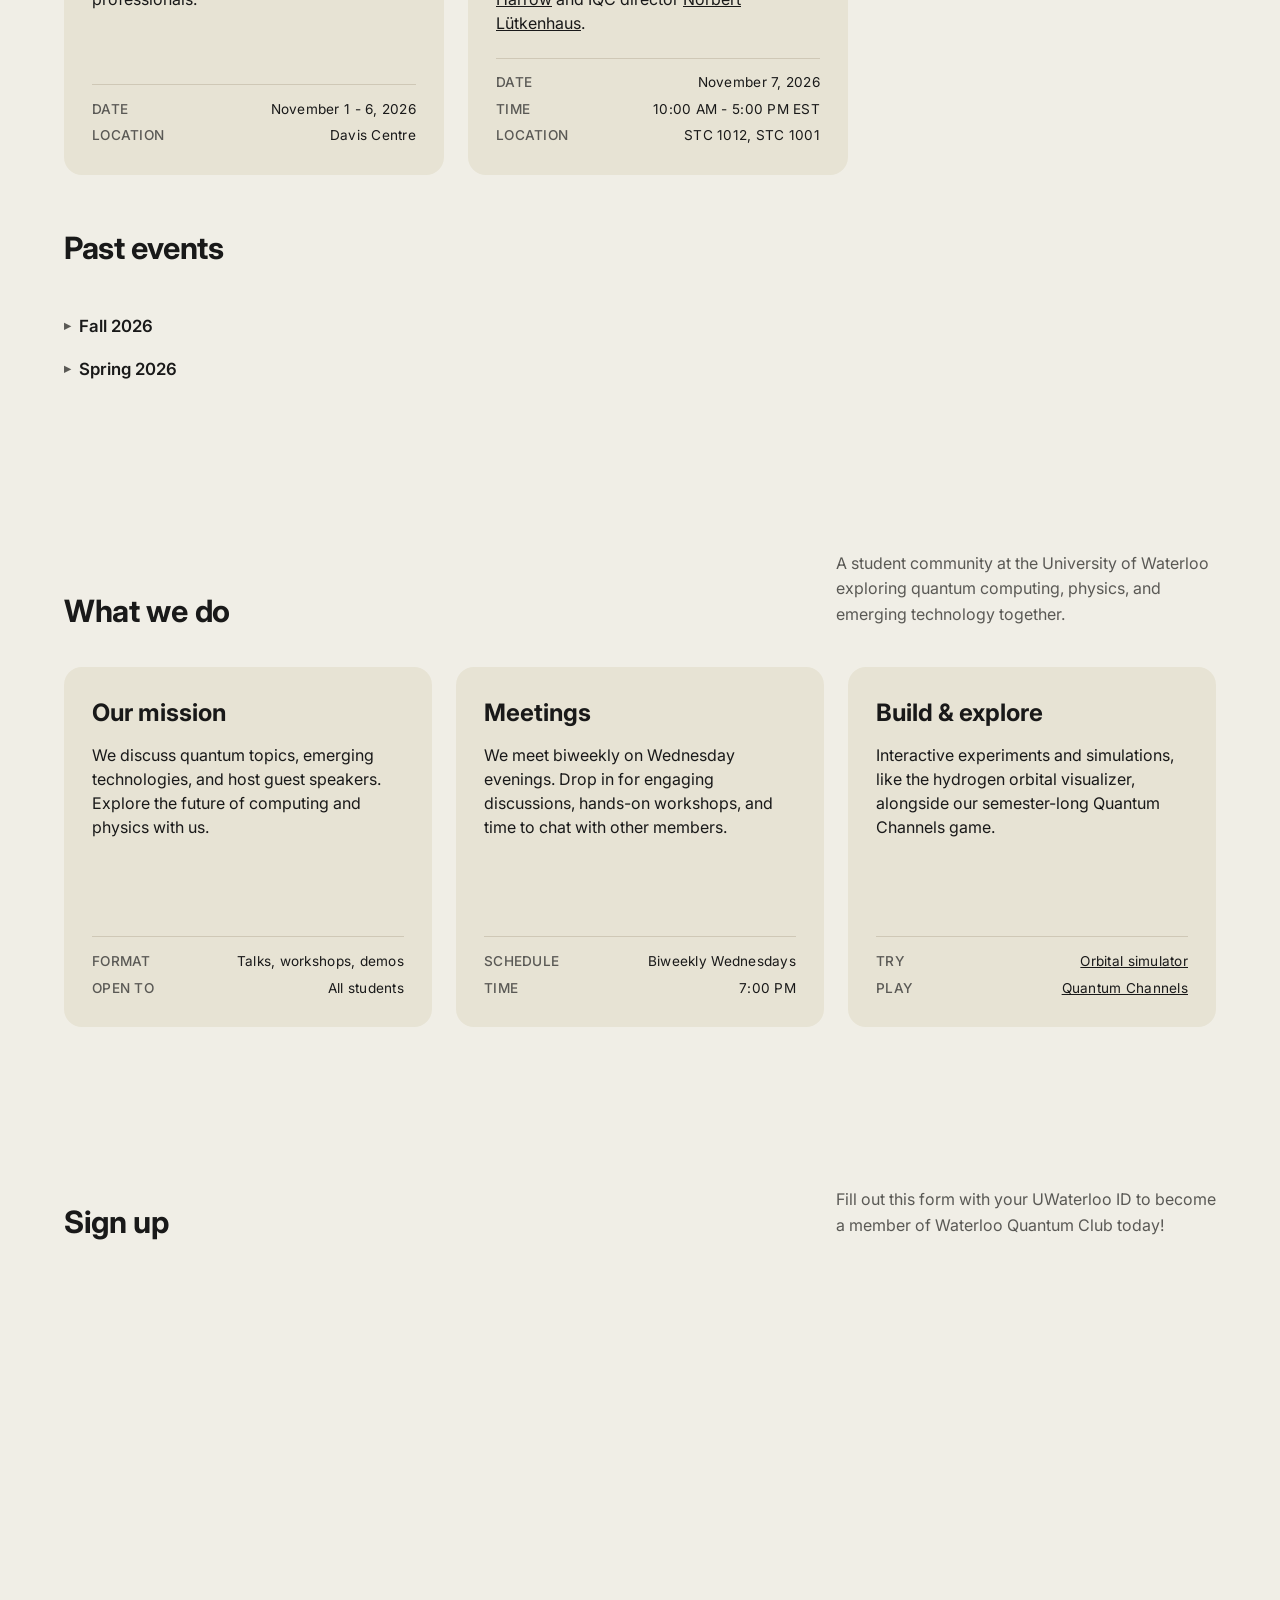
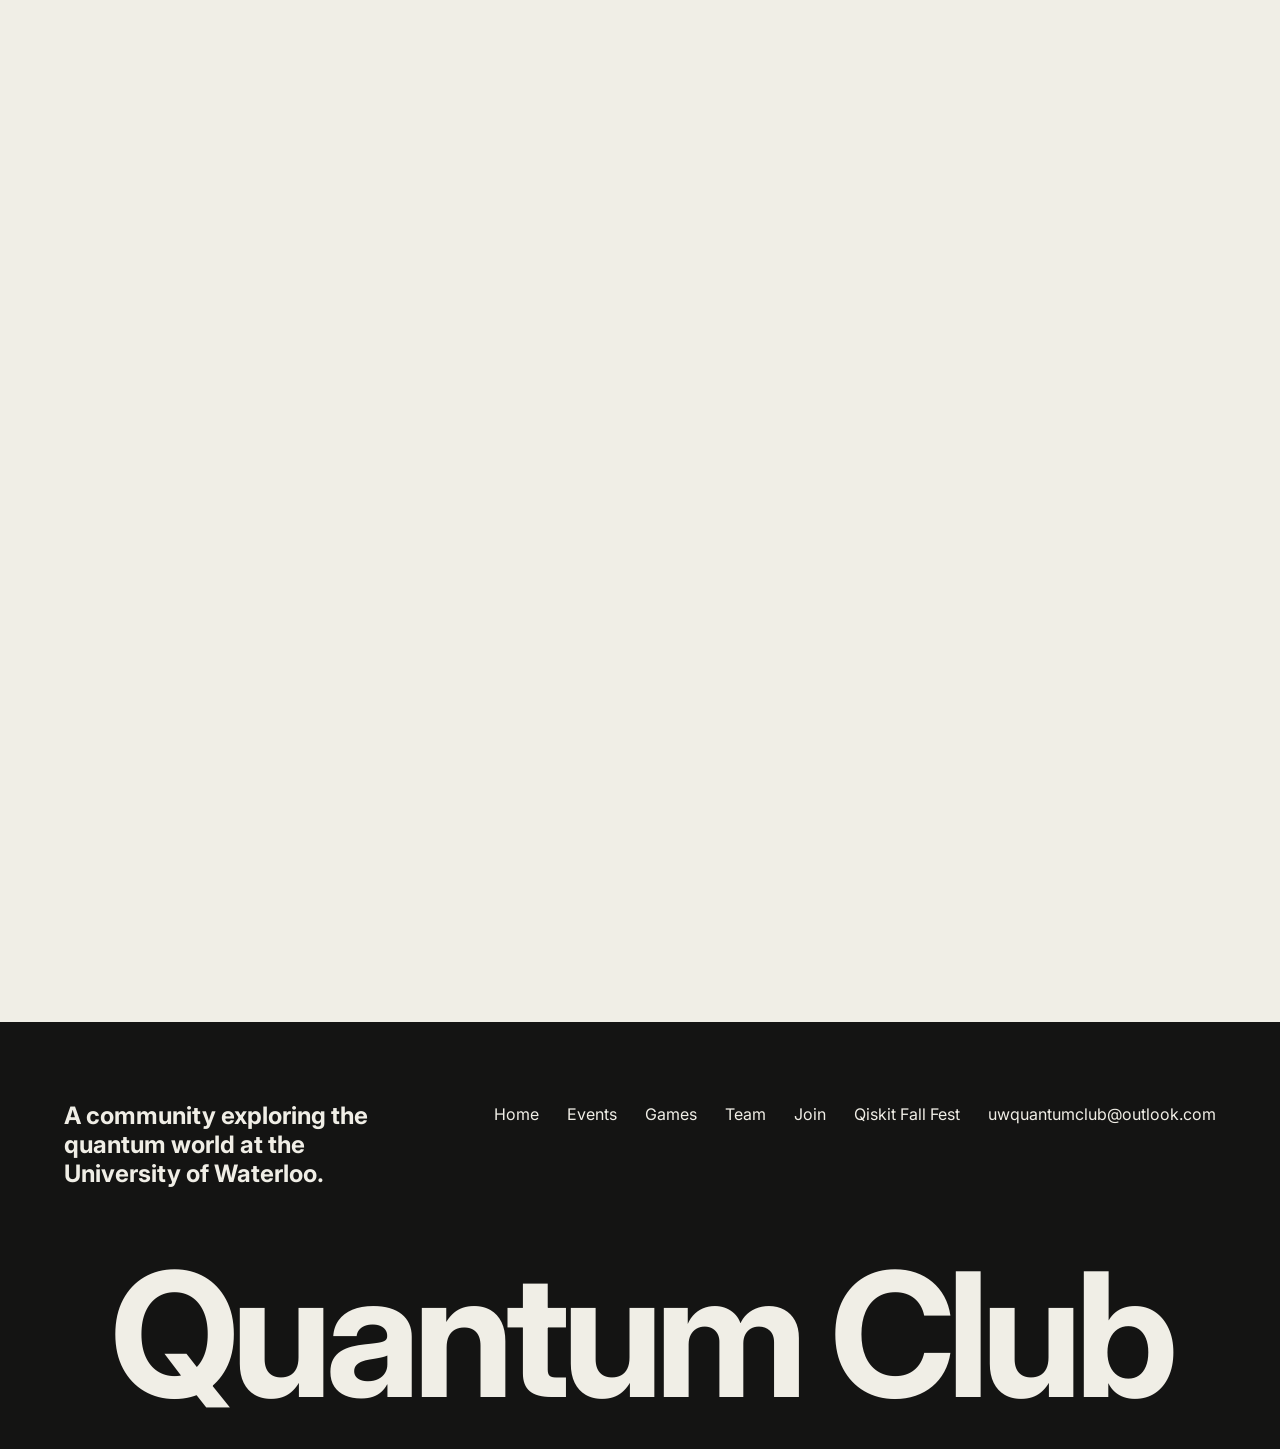
==== commit 7786a465: "fixed symposium location" ====
--- a/index.html
+++ b/index.html
@@ -72,7 +72,7 @@
                 <dl class="meta">
                     <dt>Date</dt><dd>November 7, 2026</dd>
                     <dt>Time</dt><dd>10:00 AM - 5:00 PM EST</dd>
-                    <dt>Location</dt><dd>Davis Centre</dd>
+                    <dt>Location</dt><dd>STC 1012, STC 1001</dd>
                 </dl>
             </article>
         </div>
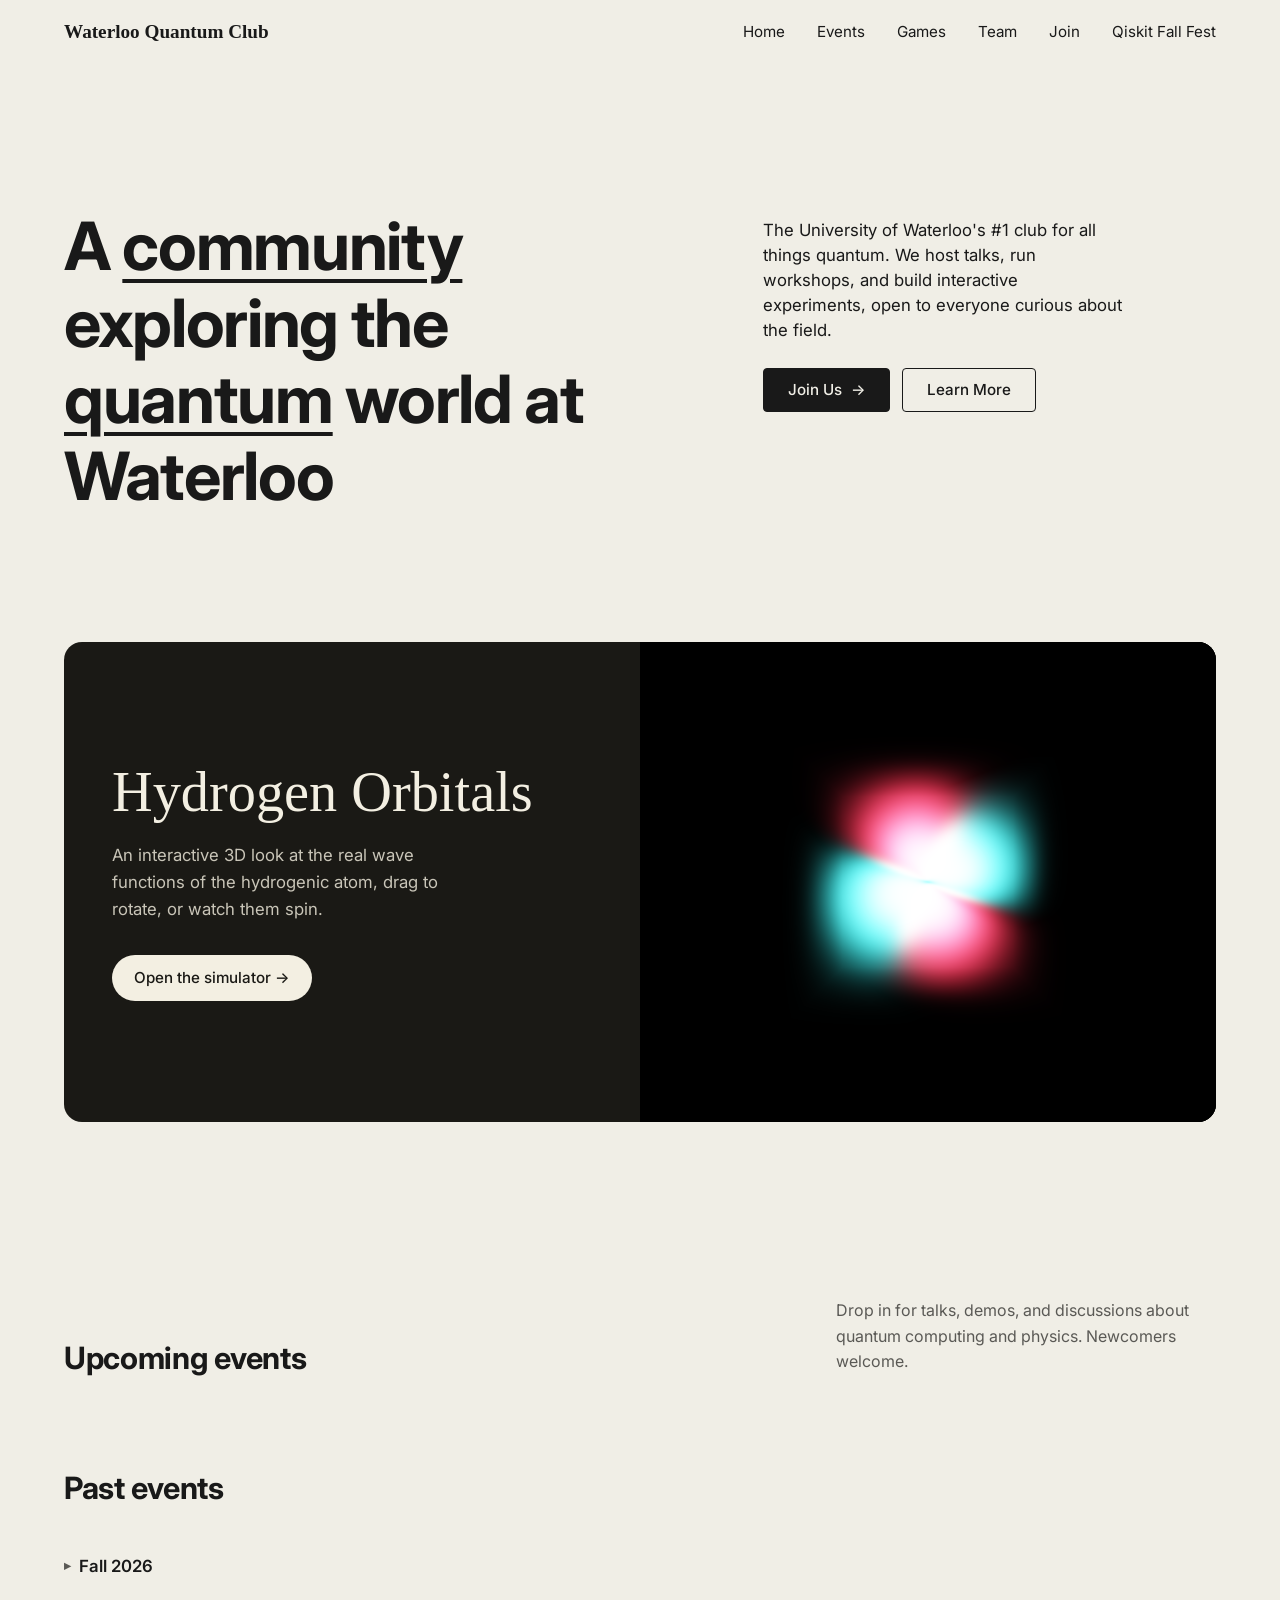
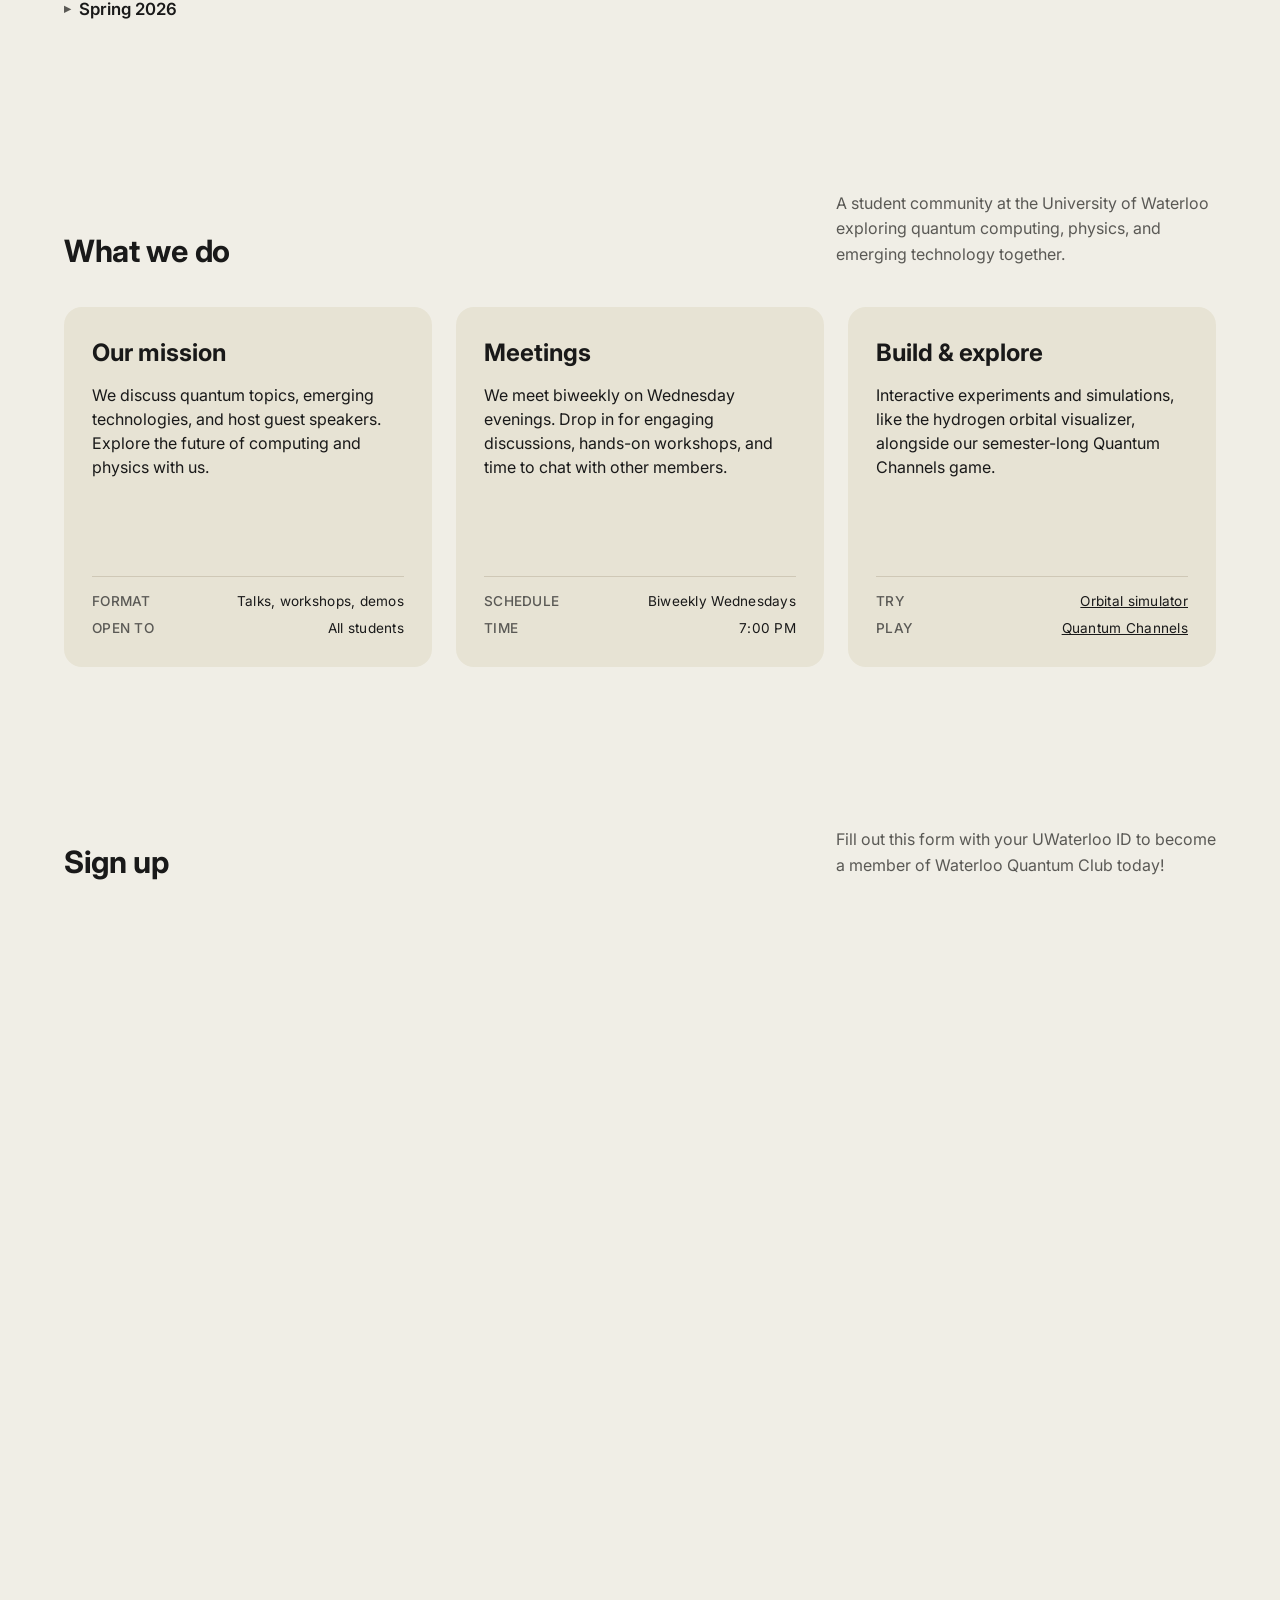
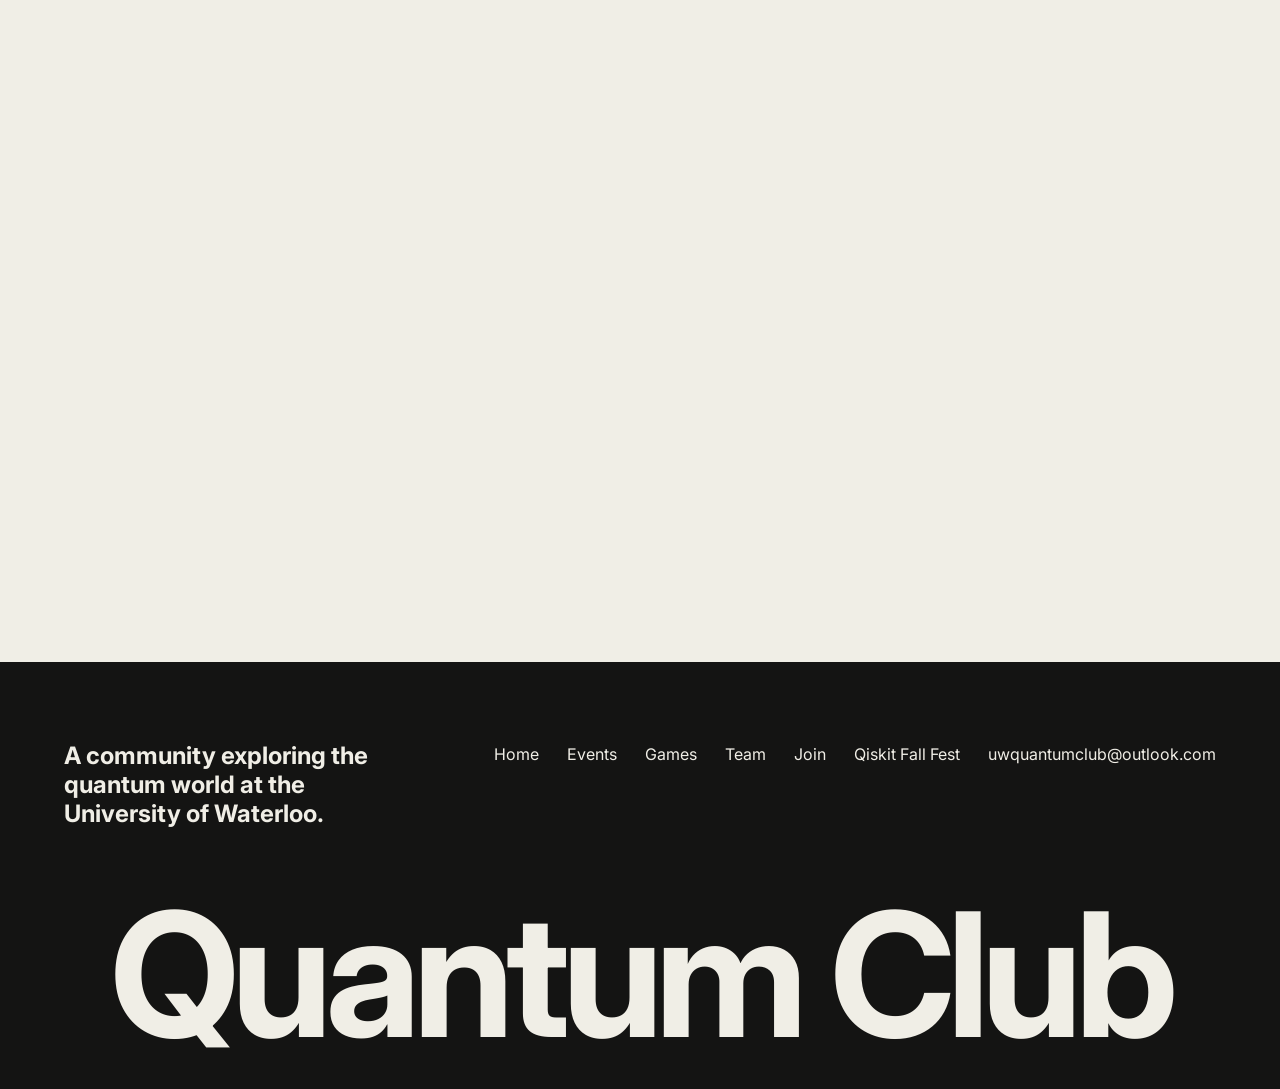
==== commit b113bc6c: "moved fall fest and symposium to past events" ====
--- a/index.html
+++ b/index.html
@@ -57,24 +57,7 @@
             <p class="anth-section-sub">Drop in for talks, demos, and discussions about quantum computing and physics. Newcomers welcome.</p>
         </div>
         <div class="anth-card-grid" style="grid-template-columns: repeat(auto-fit, minmax(300px, 380px));">
-            <article class="anth-card">
-                <h3>Qiskit Fall Fest</h3>
-                <p>Create a project with Qiskit! Learn about quantum programs and software development, and present your creation to a panel of quantum researchers and professionals.</p>
-                <dl class="meta">
-                    <dt>Date</dt><dd>November 1 - 6, 2026</dd>
-                    <dt>Location</dt><dd>Davis Centre</dd>
-                </dl>
-            </article>
-
-            <article class="anth-card">
-                <h3>Quantum Fields Symposium</h3>
-                <p>Meet researchers working on quantum software, hardware, and scientific frontiers. Featuring contributed talks, a poster fair, and keynote talks by MIT professor <a href="https://web.mit.edu/aram/www/" target="_blank" rel="noopener noreferrer" style="color:inherit;text-decoration:underline;">Aram Harrow</a> and IQC director <a href="https://uwaterloo.ca/institute-for-quantum-computing/profiles/norbert-lutkenhaus" target="_blank" rel="noopener noreferrer" style="color:inherit;text-decoration:underline;">Norbert Lütkenhaus</a>.</p>
-                <dl class="meta">
-                    <dt>Date</dt><dd>November 7, 2026</dd>
-                    <dt>Time</dt><dd>10:00 AM - 5:00 PM EST</dd>
-                    <dt>Location</dt><dd>STC 1012, STC 1001</dd>
-                </dl>
-            </article>
+            
         </div>
 
         <div class="anth-section-head" style="margin-top: 3.5rem;">
@@ -86,13 +69,30 @@
             <div class="anth-card-grid" style="grid-template-columns: repeat(auto-fit, minmax(300px, 380px));">
                 <article class="anth-card past-event">
                     <h3>Intro to Quantum Computing + Qiskit Night</h3>
-                    <p>Meet Waterloo Quantum Club, test your knowledge, and build your first quantum circuit. Watch a quantum demonstration by <a href="https://www.linkedin.com/in/naina-agarwal-99991b219/" target="_blank" rel="noopener noreferrer" style="color:inherit;text-decoration:underline;">Naina Agarwal</a> and learn about the work happening at the IQC. <a href="https://forms.cloud.microsoft/r/44EvLvtAa2" target="_blank" rel="noopener noreferrer" style="color:inherit;text-decoration:underline;">Click here to sign up!</a></p>
+                    <p>Meet Waterloo Quantum Club, test your knowledge, and build your first quantum circuit. Watch a quantum demonstration by <a href="https://www.linkedin.com/in/naina-agarwal-99991b219/" target="_blank" rel="noopener noreferrer" style="color:inherit;text-decoration:underline;">Naina Agarwal</a> and learn about the work happening at the IQC.</p>
                     <dl class="meta">
                         <dt>Date</dt><dd>October 1, 2026</dd>
                         <dt>Time</dt><dd>6:00 PM EST</dd>
                         <dt>Location</dt><dd>MC 4020</dd>
                     </dl>
                 </article>
+                <article class="anth-card past-event">
+                <h3>Qiskit Fall Fest</h3>
+                <p>Create a project with Qiskit! Learn about quantum programs and software development, and present your creation to a panel of quantum researchers and professionals.</p>
+                <dl class="meta">
+                    <dt>Date</dt><dd>November 1 - 6, 2026</dd>
+                    <dt>Location</dt><dd>Davis Centre</dd>
+                </dl>
+            </article>
+            <article class="anth-card past-event">
+                <h3>Quantum Fields Symposium</h3>
+                <p>Meet researchers working on quantum software, hardware, and scientific frontiers. Featuring contributed talks, a poster fair, and keynote talks by MIT professor <a href="https://web.mit.edu/aram/www/" target="_blank" rel="noopener noreferrer" style="color:inherit;text-decoration:underline;">Aram Harrow</a> and IQC director <a href="https://uwaterloo.ca/institute-for-quantum-computing/profiles/norbert-lutkenhaus" target="_blank" rel="noopener noreferrer" style="color:inherit;text-decoration:underline;">Norbert Lütkenhaus</a>.</p>
+                <dl class="meta">
+                    <dt>Date</dt><dd>November 7, 2026</dd>
+                    <dt>Time</dt><dd>10:00 AM - 5:00 PM EST</dd>
+                    <dt>Location</dt><dd>STC 1012, STC 1001</dd>
+                </dl>
+            </article>
             </div>
         </details>
 
